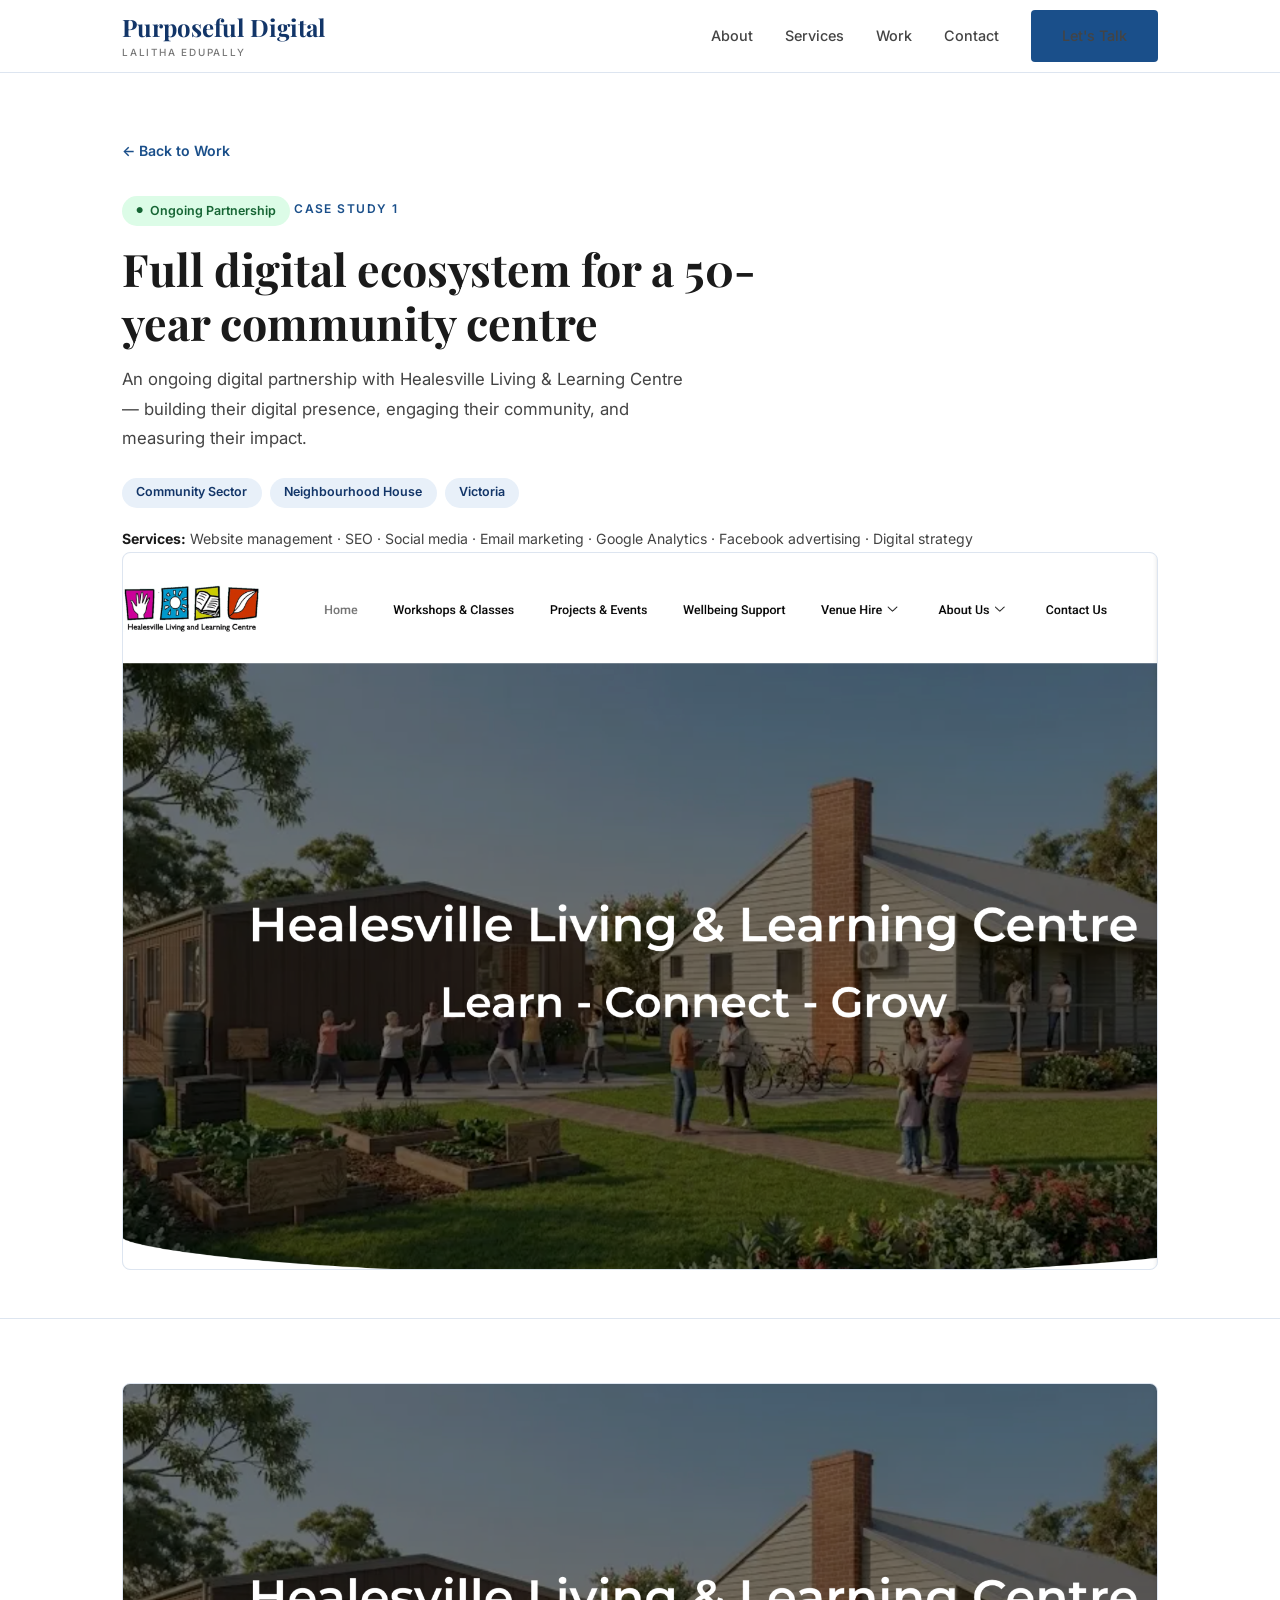
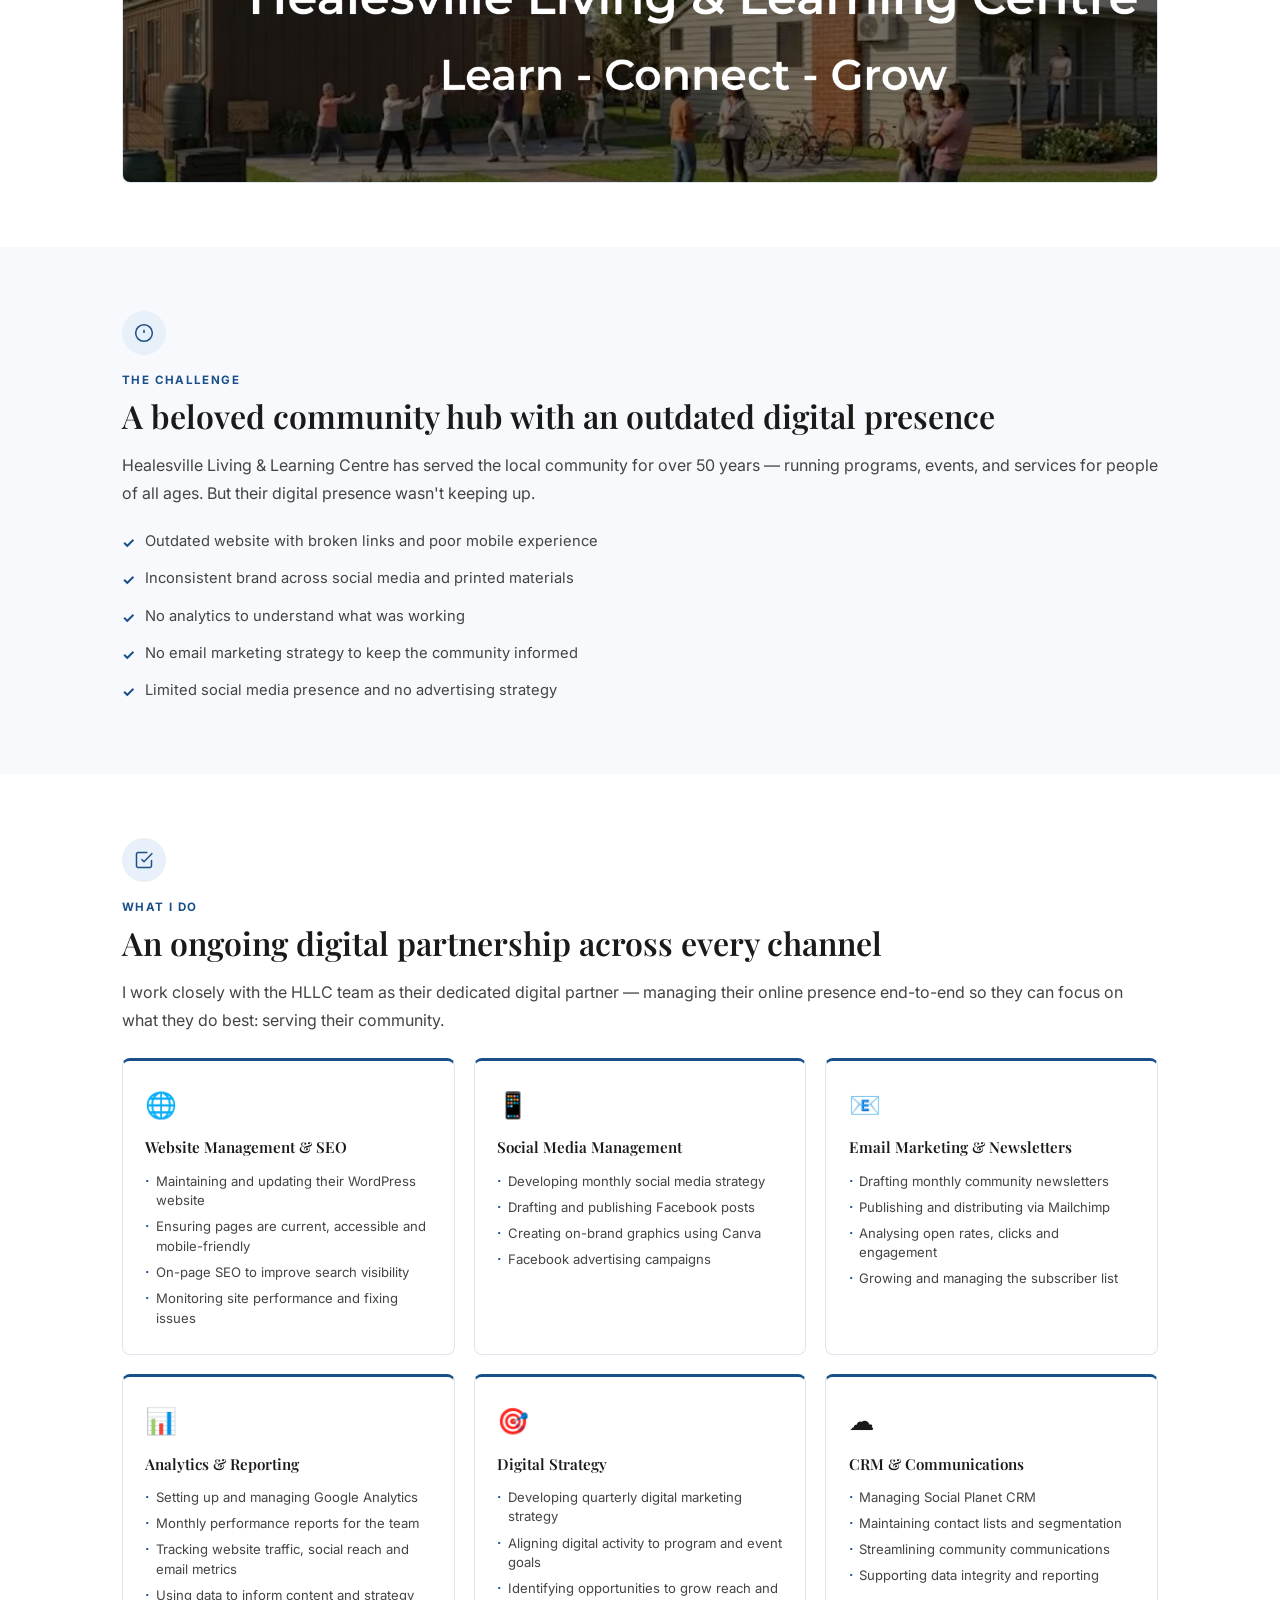
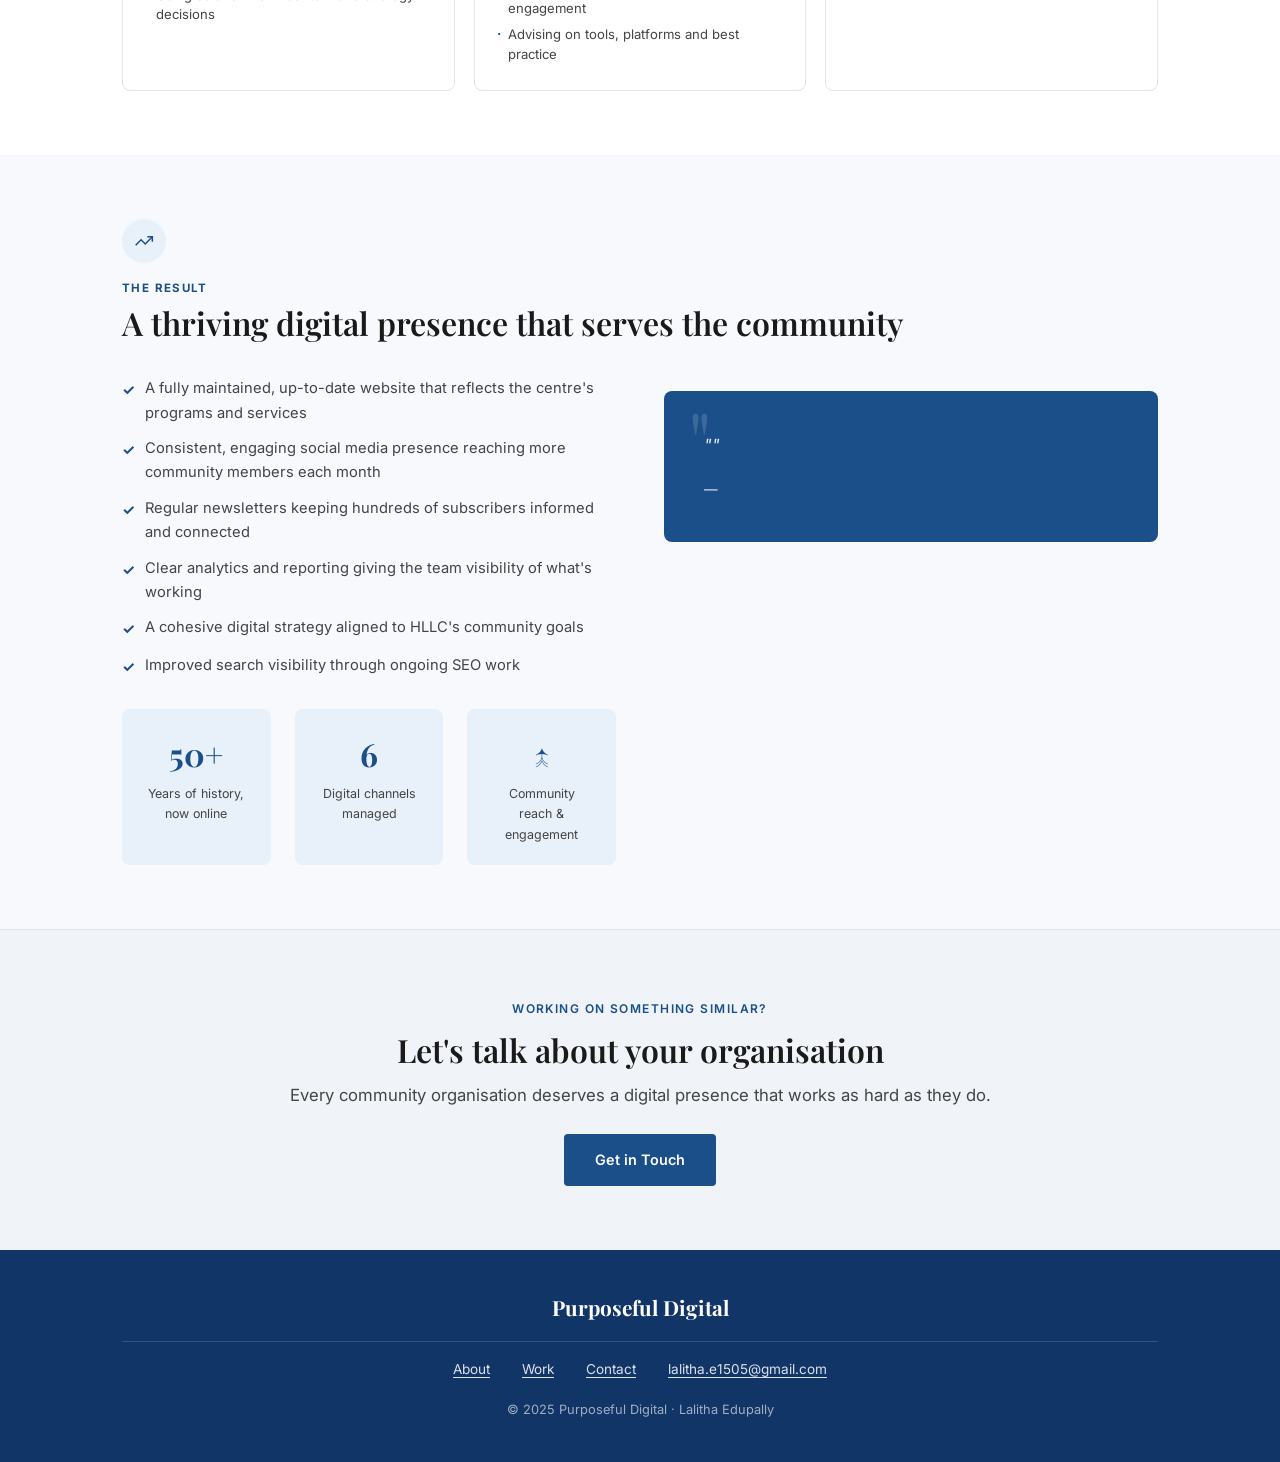
==== hllc.html @ e7f2eee5 "Update hllc.html" ====
<!DOCTYPE html>
<html lang="en">
<head>
  <meta charset="UTF-8" />
  <meta name="viewport" content="width=device-width, initial-scale=1.0" />
  <title>HLLC Case Study — Purposeful Digital</title>
  <link rel="preconnect" href="https://fonts.googleapis.com">
  <link href="https://fonts.googleapis.com/css2?family=Playfair+Display:ital,wght@0,400;0,600;0,700;1,600&family=Inter:wght@300;400;500;600&display=swap" rel="stylesheet">
  <style>
    *,*::before,*::after{box-sizing:border-box;margin:0;padding:0}
    html{scroll-behavior:smooth}
    body{font-family:'Inter',system-ui,sans-serif;color:#1a1a1a;background:#fff;line-height:1.65;font-size:16px}
    img{max-width:100%;display:block} a{color:inherit;text-decoration:none} ul{list-style:none}
    :root{--blue:#1a4f8a;--blue-dark:#123568;--blue-light:#e8f0f9;--text-mid:#444;--text-light:#777;--bg-light:#f7f9fc;--bg-cream:#f0f4f9;--border:#dde5f0;--font-display:'Playfair Display',Georgia,serif;--radius:4px;--radius-lg:8px;--shadow:0 2px 16px rgba(26,79,138,.08);--shadow-lg:0 8px 40px rgba(26,79,138,.15);--transition:0.22s ease}
    h1,h2,h3{font-family:var(--font-display);line-height:1.2;color:#1a1a1a}
    h1{font-size:clamp(1.8rem,4vw,2.8rem);font-weight:700}
    h2{font-size:clamp(1.4rem,3vw,2rem);font-weight:600}
    p{color:var(--text-mid);line-height:1.75}
    .container{max-width:1100px;margin:0 auto;padding:0 2rem}
    .eyebrow{font-size:.75rem;font-weight:600;letter-spacing:.12em;text-transform:uppercase;color:var(--blue);display:inline-block;margin-bottom:.75rem}
    .blue{color:var(--blue)}
    .grid-2{display:grid;grid-template-columns:1fr 1fr;gap:3rem;align-items:start}
    .btn{display:inline-block;padding:.75rem 1.8rem;border-radius:var(--radius);font-family:'Inter',sans-serif;font-size:.9rem;font-weight:600;cursor:pointer;border:2px solid transparent;transition:all var(--transition)}
    .btn-primary{background:var(--blue);color:#fff}.btn-primary:hover{background:var(--blue-dark)}

    /* NAV */
    nav{position:sticky;top:0;z-index:100;background:#fff;border-bottom:1px solid var(--border)}
    .nav-inner{display:flex;align-items:center;justify-content:space-between;height:72px}
    .logo{font-family:var(--font-display);font-size:1.5rem;font-weight:700;color:var(--blue-dark);line-height:1.1}
    .logo span{display:block;font-size:.62rem;font-family:'Inter',sans-serif;font-weight:500;letter-spacing:.18em;text-transform:uppercase;color:var(--text-light);margin-top:6px}
    .nav-links{display:flex;gap:2rem;align-items:center}
    .nav-links a{font-size:.9rem;font-weight:500;color:var(--text-mid)}.nav-links a:hover{color:var(--blue)}
    .hamburger{display:none;flex-direction:column;gap:5px;cursor:pointer;padding:4px;background:none;border:none}
    .hamburger span{display:block;width:24px;height:2px;background:#1a1a1a;border-radius:2px}

    /* HERO */
    .cs-hero{padding:64px 0 48px;background:#fff;border-bottom:1px solid var(--border)}
    .back-link{display:inline-flex;align-items:center;gap:.4rem;color:var(--blue);font-size:.88rem;font-weight:600;margin-bottom:2rem}
    .back-link:hover{text-decoration:underline}
    .cs-hero h1{max-width:680px;margin-bottom:1rem}
    .cs-desc{font-size:1.05rem;max-width:580px;margin-bottom:1.5rem}
    .cs-tags{display:flex;flex-wrap:wrap;gap:.5rem;margin-bottom:1.2rem}
    .cs-tag{background:var(--blue-light);color:var(--blue-dark);font-size:.78rem;font-weight:600;padding:.3rem .9rem;border-radius:2rem}
    .cs-services{font-size:.88rem;color:var(--text-mid)}.cs-services strong{color:#1a1a1a}
    .mockup-box{background:var(--bg-cream);border-radius:var(--radius-lg);padding:2rem;min-height:280px;display:flex;align-items:center;justify-content:center;color:var(--blue);font-weight:500;text-align:center;flex-direction:column;gap:.75rem;border:1px solid var(--border)}
    .mockup-box .icon{font-size:3.5rem}

    /* SECTIONS */
    .cs-section{padding:64px 0}
    .cs-section:nth-child(even){background:var(--bg-light)}
    .section-icon{width:44px;height:44px;background:var(--blue-light);border-radius:50%;display:flex;align-items:center;justify-content:center;color:var(--blue);margin-bottom:1rem}
    .section-icon svg{width:20px;height:20px}
    .section-label{font-size:.72rem;font-weight:700;letter-spacing:.12em;text-transform:uppercase;color:var(--blue);margin-bottom:.4rem}
    .cs-section h2{margin-bottom:1rem}
    .cs-list{margin-top:.75rem}
    .cs-list li{display:flex;align-items:flex-start;gap:.6rem;font-size:.92rem;color:var(--text-mid);padding:.35rem 0;line-height:1.65}
    .cs-list li::before{content:'✓';color:var(--blue);font-weight:700;flex-shrink:0;margin-top:2px}
    .visual-box{background:var(--bg-cream);border-radius:var(--radius-lg);padding:1.5rem;text-align:center;color:var(--blue);font-weight:500;font-size:.88rem;min-height:150px;display:flex;align-items:center;justify-content:center;border:1px solid var(--border);flex-direction:column;gap:.5rem;margin-bottom:1rem}
    .visual-box .icon{font-size:2rem}

    /* SERVICE PILLARS */
    .pillars-grid{display:grid;grid-template-columns:repeat(3,1fr);gap:1.2rem;margin-top:1.5rem}
    .pillar{background:#fff;border:1px solid var(--border);border-radius:var(--radius-lg);padding:1.4rem;border-top:3px solid var(--blue)}
    .pillar-icon{font-size:1.6rem;margin-bottom:.6rem}
    .pillar h4{font-family:var(--font-display);font-size:.95rem;font-weight:600;color:#1a1a1a;margin-bottom:.5rem}
    .pillar ul{margin:0}
    .pillar ul li{font-size:.82rem;color:var(--text-mid);padding:.2rem 0;display:flex;align-items:flex-start;gap:.4rem;line-height:1.5}
    .pillar ul li::before{content:'·';color:var(--blue);font-weight:700;flex-shrink:0}

    /* STATS */
    .stats-row{display:flex;gap:1.5rem;flex-wrap:wrap;margin-top:1.5rem}
    .stat{background:var(--blue-light);border-radius:var(--radius-lg);padding:1.2rem 1.6rem;text-align:center;flex:1;min-width:110px}
    .stat-num{font-family:var(--font-display);font-size:2rem;font-weight:700;color:var(--blue)}
    .stat-label{font-size:.78rem;color:var(--text-mid);margin-top:.2rem}

    /* QUOTE */
    .cs-quote{background:var(--blue);color:#fff;border-radius:var(--radius-lg);padding:2.5rem;margin-top:2rem;position:relative}
    .cs-quote::before{content:'"';font-family:var(--font-display);font-size:5rem;color:rgba(255,255,255,.15);position:absolute;top:.5rem;left:1.5rem;line-height:1}
    .cs-quote p{color:rgba(255,255,255,.92);font-size:1.05rem;line-height:1.7;font-style:italic;margin-bottom:1rem}
    .cs-quote cite{font-size:.85rem;color:rgba(255,255,255,.7);font-style:normal;font-weight:600}

    /* ONGOING BADGE */
    .ongoing-badge{display:inline-flex;align-items:center;gap:.4rem;background:#dcfce7;color:#166534;font-size:.78rem;font-weight:600;padding:.3rem .9rem;border-radius:2rem;margin-bottom:1rem}
    .ongoing-badge::before{content:'●';font-size:.5rem}

    /* CTA */
    .cs-cta{background:var(--bg-cream);padding:64px 0;text-align:center;border-top:1px solid var(--border)}
    .cs-cta h2{margin-bottom:.75rem}
    .cs-cta p{color:var(--text-mid);margin-bottom:1.5rem;font-size:1.05rem}

    /* FOOTER */
    footer{background:var(--blue-dark);color:#fff;padding:2.5rem 0;text-align:center;font-size:.88rem}
    footer p{color:#fff} footer a{color:#fff;text-decoration:underline;text-underline-offset:3px}
    .footer-logo{font-family:var(--font-display);font-size:1.3rem;font-weight:700;color:#fff;margin-bottom:.4rem}
    .footer-links{display:flex;justify-content:center;gap:2rem;flex-wrap:wrap;margin-top:.75rem}
    .footer-links a{color:rgba(255,255,255,.85);font-size:.85rem}
    hr.fd{border:none;border-top:1px solid rgba(255,255,255,.15);margin:1rem 0}

    @media(max-width:768px){
      .hamburger{display:flex}
      .nav-links{display:none;position:fixed;top:72px;left:0;right:0;background:#fff;flex-direction:column;padding:1.5rem 2rem;border-bottom:1px solid var(--border);gap:1.2rem;box-shadow:var(--shadow)}
      .nav-links.open{display:flex}
      .grid-2{display:block}.grid-2>*+*{margin-top:2rem}
      .pillars-grid{grid-template-columns:1fr}
      .cs-hero{padding:40px 0 32px}.cs-section{padding:48px 0}
    }
  </style>
</head>
<body>

<nav>
  <div class="container nav-inner">
    <a href="index.html" class="logo">Purposeful Digital<br><span>LALITHA EDUPALLY</span></a>
    <div class="nav-links" id="navLinks">
      <a href="index.html#about">About</a>
      <a href="index.html#services">Services</a>
      <a href="index.html#casestudies">Work</a>
      <a href="index.html#contact">Contact</a>
      <a href="index.html#contact" class="btn btn-primary">Let's Talk</a>
    </div>
    <button class="hamburger" id="hamburger"><span></span><span></span><span></span></button>
  </div>
</nav>

<!-- HERO -->
<section class="cs-hero">
  <div class="container">
    <a href="index.html#casestudies" class="back-link">← Back to Work</a>
    <div>
      <div>
        <span class="ongoing-badge">Ongoing Partnership</span>
        <span class="eyebrow">Case Study 1</span>
        <h1>Full digital ecosystem for a 50-year community centre</h1>
        <p class="cs-desc">An ongoing digital partnership with Healesville Living & Learning Centre — building their digital presence, engaging their community, and measuring their impact.</p>
        <div class="cs-tags">
          <span class="cs-tag">Community Sector</span>
          <span class="cs-tag">Neighbourhood House</span>
          <span class="cs-tag">Victoria</span>
        </div>
        <p class="cs-services"><strong>Services:</strong> Website management · SEO · Social media · Email marketing · Google Analytics · Facebook advertising · Digital strategy</p>
      </div>
     <div class="mockup-box" style="padding:0;overflow:hidden;">
  <img src="assets/images/hllc.jpg" alt="Healesville Living & Learning Centre" style="width:100%;height:100%;object-fit:cover;border-radius:8px;">
</div>
    </div>
  </div>
</section>
<!-- CLIENT IMAGE -->
<section class="cs-section">
  <div class="container">
    <div class="mockup-box" style="padding:0;overflow:hidden;max-height:400px;">
      <img src="assets/images/hllc.jpg" alt="HLLC" style="width:100%;height:100%;object-fit:cover;border-radius:8px;">
    </div>
  </div>
</section>
<!-- THE CHALLENGE -->
<section class="cs-section">
  <div class="container">
    <div class="section-icon">
      <svg fill="none" stroke="currentColor" viewBox="0 0 24 24" stroke-width="1.8"><circle cx="12" cy="12" r="10"/><line x1="12" y1="8" x2="12" y2="12"/><line x1="12" y1="16" x2="12.01" y2="16"/></svg>
    </div>
    <div class="section-label">The Challenge</div>
    <h2>A beloved community hub with an outdated digital presence</h2>
    <p>Healesville Living & Learning Centre has served the local community for over 50 years — running programs, events, and services for people of all ages. But their digital presence wasn't keeping up.</p>
    <ul class="cs-list" style="margin-top:1rem">
      <li>Outdated website with broken links and poor mobile experience</li>
      <li>Inconsistent brand across social media and printed materials</li>
      <li>No analytics to understand what was working</li>
      <li>No email marketing strategy to keep the community informed</li>
      <li>Limited social media presence and no advertising strategy</li>
    </ul>
  </div>
</section>
<!-- WHAT I DO -->
<section class="cs-section">
  <div class="container">
    <div class="section-icon">
      <svg fill="none" stroke="currentColor" viewBox="0 0 24 24" stroke-width="1.8"><polyline points="9 11 12 14 22 4"/><path d="M21 12v7a2 2 0 0 1-2 2H5a2 2 0 0 1-2-2V5a2 2 0 0 1 2-2h11"/></svg>
    </div>
    <div class="section-label">What I Do</div>
    <h2>An ongoing digital partnership across every channel</h2>
    <p>I work closely with the HLLC team as their dedicated digital partner — managing their online presence end-to-end so they can focus on what they do best: serving their community.</p>

    <div class="pillars-grid">

      <div class="pillar">
        <div class="pillar-icon">🌐</div>
        <h4>Website Management & SEO</h4>
        <ul>
          <li>Maintaining and updating their WordPress website</li>
          <li>Ensuring pages are current, accessible and mobile-friendly</li>
          <li>On-page SEO to improve search visibility</li>
          <li>Monitoring site performance and fixing issues</li>
        </ul>
      </div>

      <div class="pillar">
        <div class="pillar-icon">📱</div>
        <h4>Social Media Management</h4>
        <ul>
          <li>Developing monthly social media strategy</li>
          <li>Drafting and publishing Facebook posts</li>
          <li>Creating on-brand graphics using Canva</li>
          <li>Facebook advertising campaigns</li>
        </ul>
      </div>

      <div class="pillar">
        <div class="pillar-icon">📧</div>
        <h4>Email Marketing & Newsletters</h4>
        <ul>
          <li>Drafting monthly community newsletters</li>
          <li>Publishing and distributing via Mailchimp</li>
          <li>Analysing open rates, clicks and engagement</li>
          <li>Growing and managing the subscriber list</li>
        </ul>
      </div>

      <div class="pillar">
        <div class="pillar-icon">📊</div>
        <h4>Analytics & Reporting</h4>
        <ul>
          <li>Setting up and managing Google Analytics</li>
          <li>Monthly performance reports for the team</li>
          <li>Tracking website traffic, social reach and email metrics</li>
          <li>Using data to inform content and strategy decisions</li>
        </ul>
      </div>

      <div class="pillar">
        <div class="pillar-icon">🎯</div>
        <h4>Digital Strategy</h4>
        <ul>
          <li>Developing quarterly digital marketing strategy</li>
          <li>Aligning digital activity to program and event goals</li>
          <li>Identifying opportunities to grow reach and engagement</li>
          <li>Advising on tools, platforms and best practice</li>
        </ul>
      </div>

      <div class="pillar">
        <div class="pillar-icon">☁️</div>
        <h4>CRM & Communications</h4>
        <ul>
          <li>Managing Social Planet CRM</li>
          <li>Maintaining contact lists and segmentation</li>
          <li>Streamlining community communications</li>
          <li>Supporting data integrity and reporting</li>
        </ul>
      </div>

    </div>
  </div>
</section>

<!-- THE RESULT -->
<section class="cs-section">
  <div class="container">
    <div class="section-icon">
      <svg fill="none" stroke="currentColor" viewBox="0 0 24 24" stroke-width="1.8"><polyline points="22 7 13.5 15.5 8.5 10.5 2 17"/><polyline points="16 7 22 7 22 13"/></svg>
    </div>
    <div class="section-label">The Result</div>
    <h2>A thriving digital presence that serves the community</h2>
    <div class="grid-2">
      <div>
        <ul class="cs-list">
          <li>A fully maintained, up-to-date website that reflects the centre's programs and services</li>
          <li>Consistent, engaging social media presence reaching more community members each month</li>
          <li>Regular newsletters keeping hundreds of subscribers informed and connected</li>
          <li>Clear analytics and reporting giving the team visibility of what's working</li>
          <li>A cohesive digital strategy aligned to HLLC's community goals</li>
          <li>Improved search visibility through ongoing SEO work</li>
        </ul>
        <div class="stats-row">
          <div class="stat"><div class="stat-num">50+</div><div class="stat-label">Years of history, now online</div></div>
          <div class="stat"><div class="stat-num">6</div><div class="stat-label">Digital channels managed</div></div>
          <div class="stat"><div class="stat-num">↑</div><div class="stat-label">Community reach & engagement</div></div>
        </div>
      </div>
      <div>
        <div class="cs-quote">
          <p>""</p>
          <cite>— </cite>
        </div>
      </div>
    </div>
  </div>
</section>

<!-- CTA -->
<div class="cs-cta">
  <div class="container">
    <span class="eyebrow">Working on something similar?</span>
    <h2>Let's talk about your organisation</h2>
    <p>Every community organisation deserves a digital presence that works as hard as they do.</p>
    <a href="index.html#contact" class="btn btn-primary">Get in Touch</a>
  </div>
</div>

<footer>
  <div class="container">
    <div class="footer-logo">Purposeful Digital</div>
    <hr class="fd">
    <div class="footer-links">
      <a href="index.html#about">About</a>
      <a href="index.html#casestudies">Work</a>
      <a href="index.html#contact">Contact</a>
      <a href="mailto:lalitha.e1505@gmail.com">lalitha.e1505@gmail.com</a>
    </div>
    <p style="margin-top:1.2rem;color:rgba(255,255,255,.6);font-size:.8rem">© 2025 Purposeful Digital · Lalitha Edupally</p>
  </div>
</footer>

<script>
  const h=document.getElementById('hamburger'),n=document.getElementById('navLinks');
  h.addEventListener('click',()=>n.classList.toggle('open'));
</script>
</body>
</html>
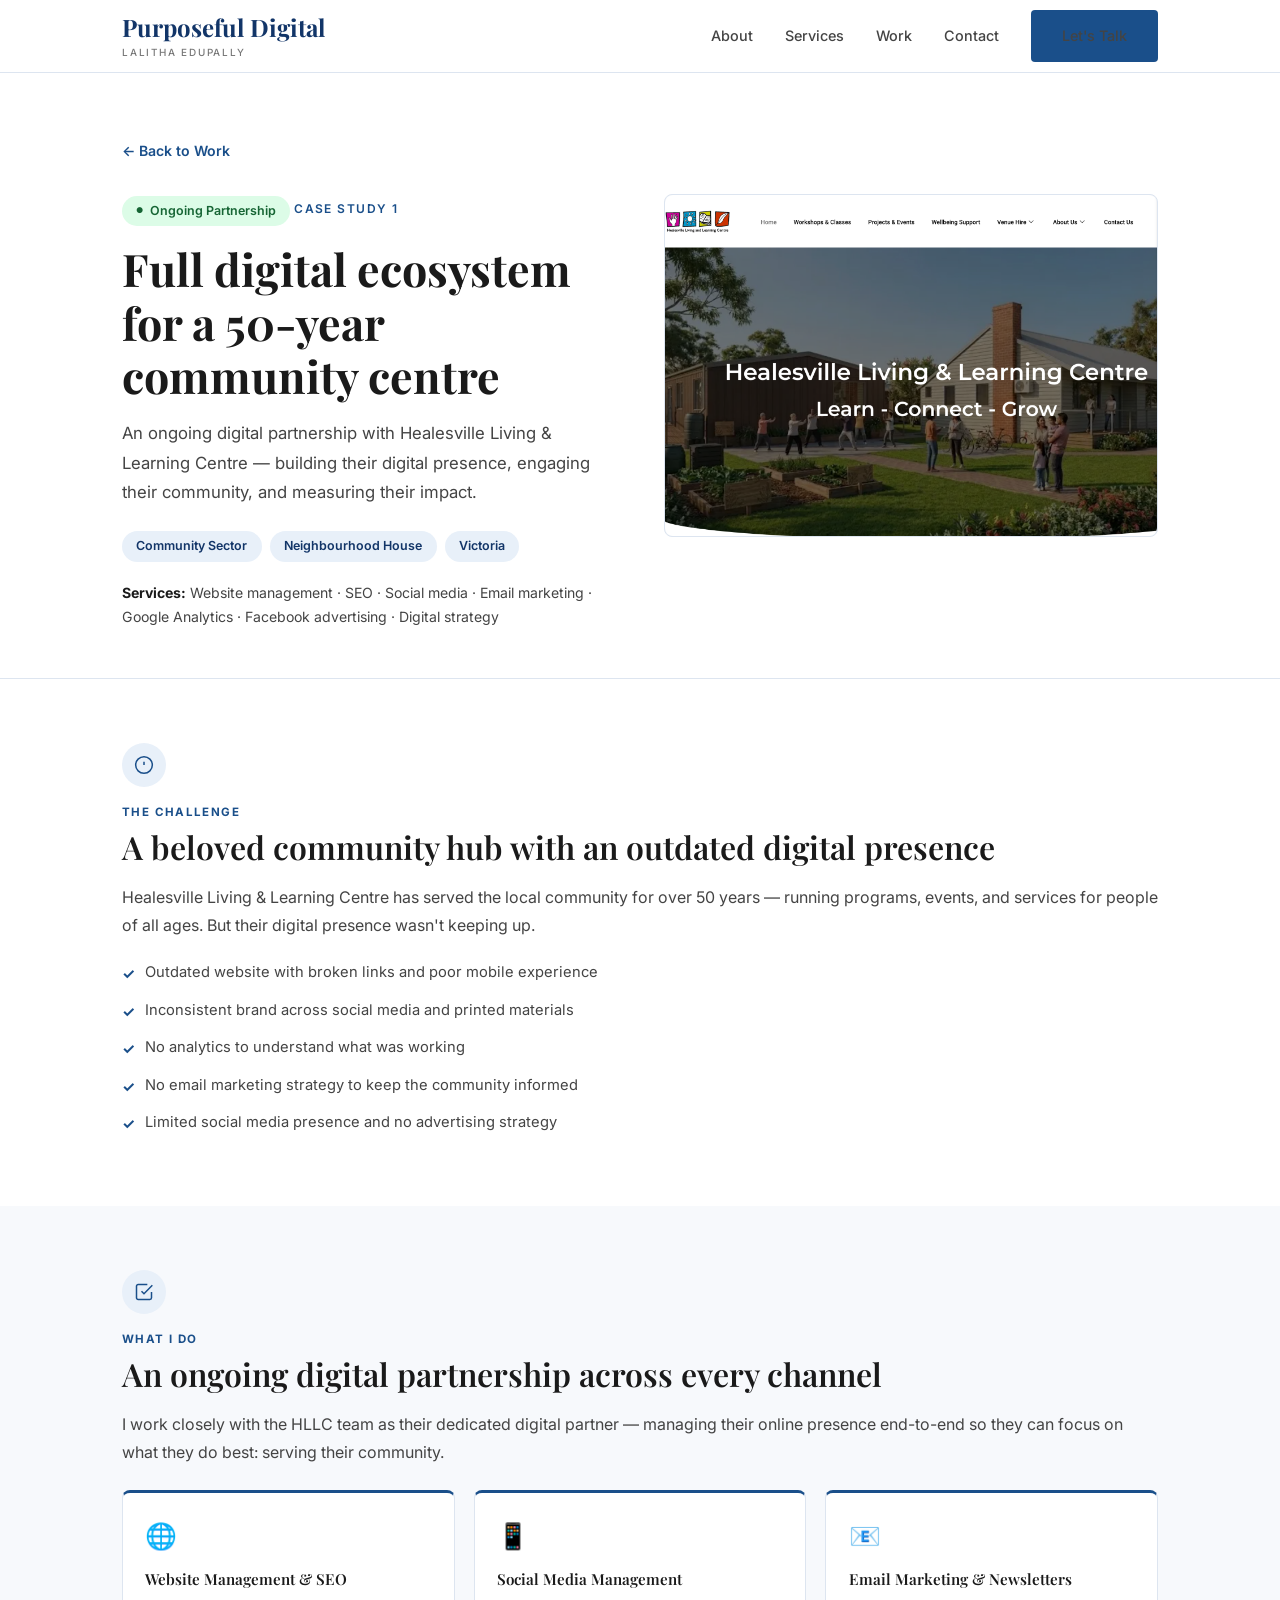
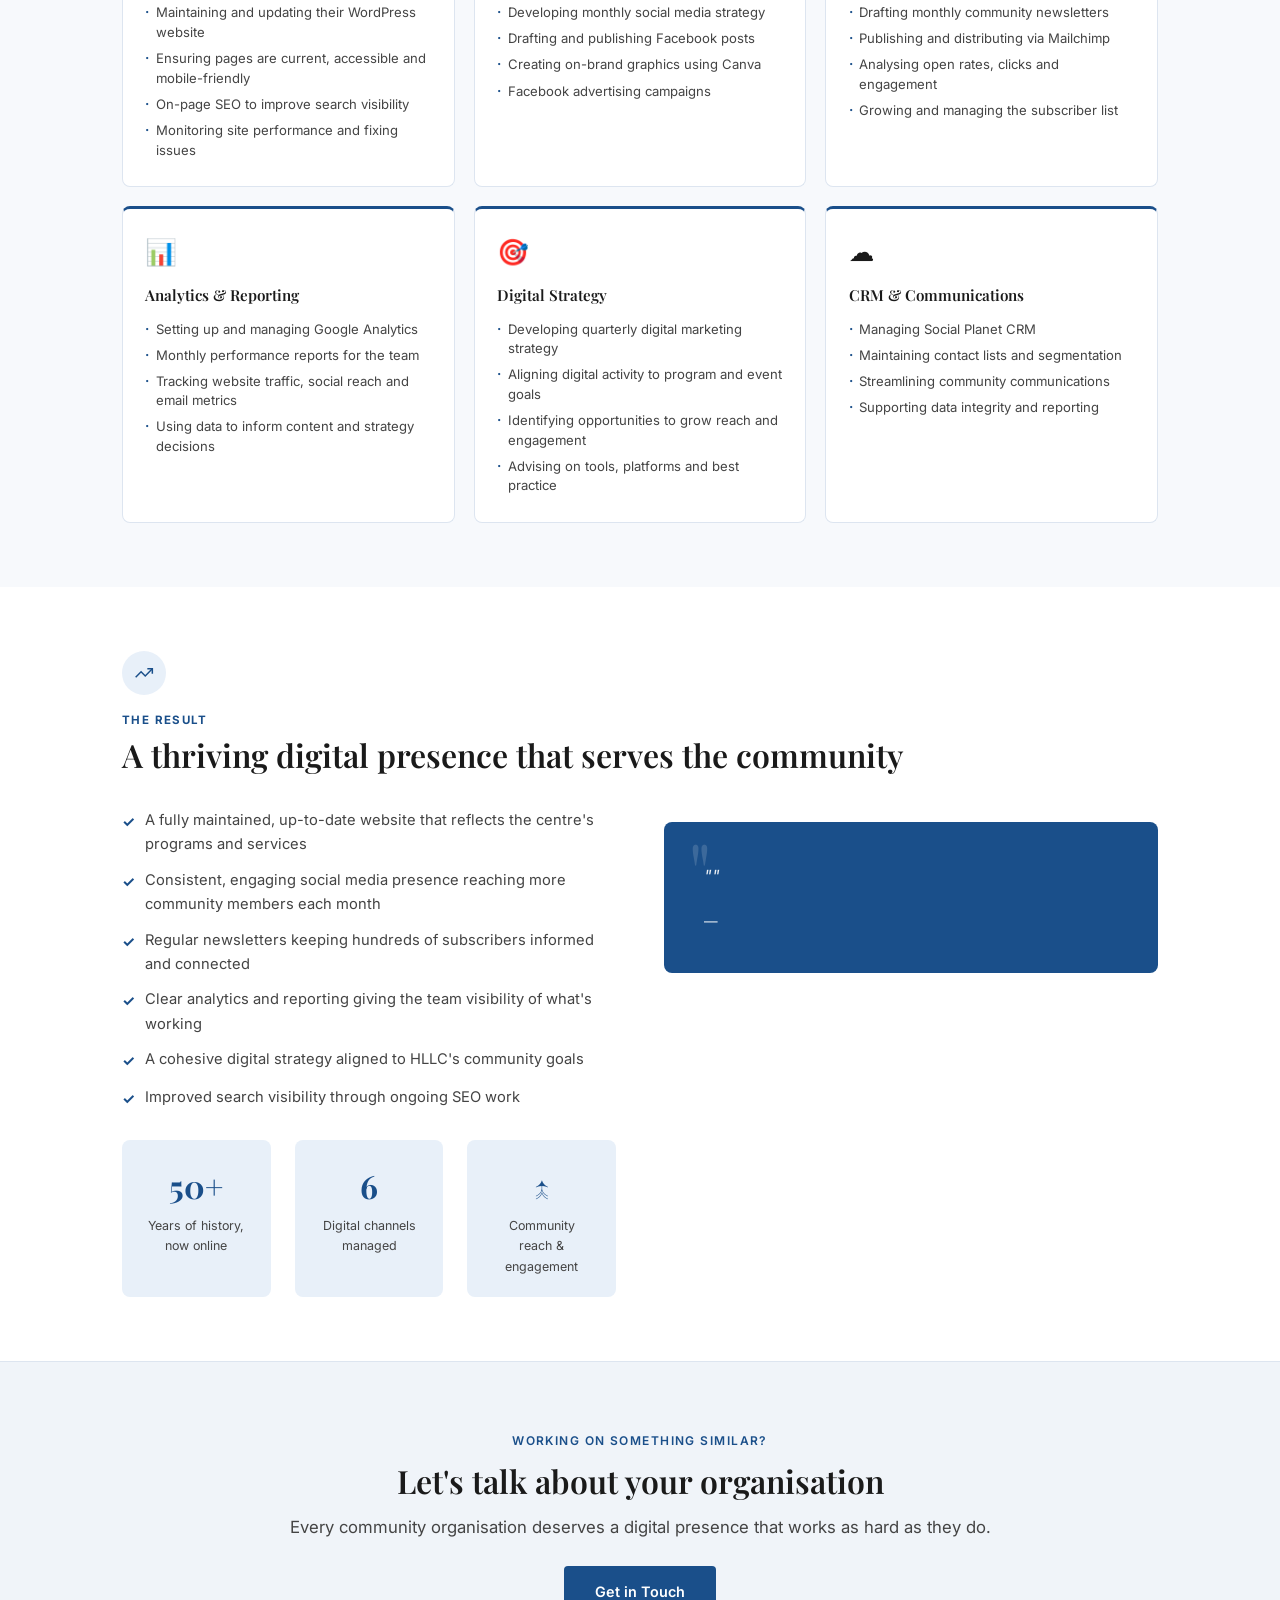
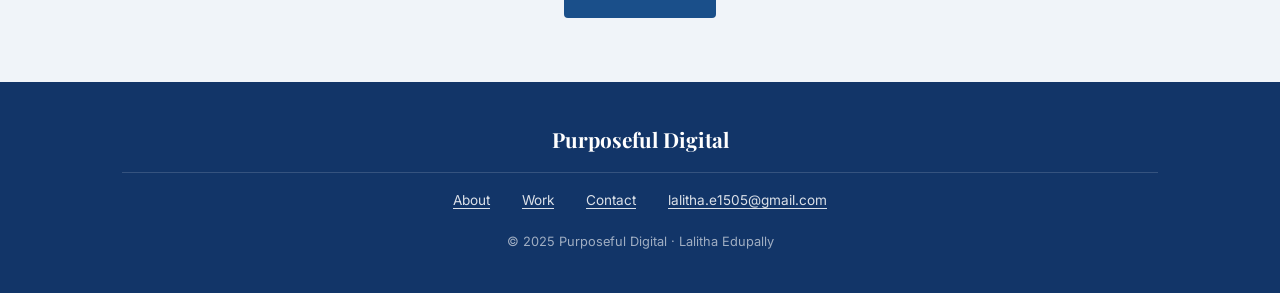
==== commit a8ef7b30: "Update hllc.html" ====
--- a/hllc.html
+++ b/hllc.html
@@ -127,7 +127,7 @@
 <section class="cs-hero">
   <div class="container">
     <a href="index.html#casestudies" class="back-link">← Back to Work</a>
-    <div>
+    <div class="grid-2">
       <div>
         <span class="ongoing-badge">Ongoing Partnership</span>
         <span class="eyebrow">Case Study 1</span>
@@ -140,17 +140,9 @@
         </div>
         <p class="cs-services"><strong>Services:</strong> Website management · SEO · Social media · Email marketing · Google Analytics · Facebook advertising · Digital strategy</p>
       </div>
-     <div class="mockup-box" style="padding:0;overflow:hidden;">
-  <img src="assets/images/hllc.jpg" alt="Healesville Living & Learning Centre" style="width:100%;height:100%;object-fit:cover;border-radius:8px;">
-</div>
-    </div>
-  </div>
-</section>
-<!-- CLIENT IMAGE -->
-<section class="cs-section">
-  <div class="container">
-    <div class="mockup-box" style="padding:0;overflow:hidden;max-height:400px;">
-      <img src="assets/images/hllc.jpg" alt="HLLC" style="width:100%;height:100%;object-fit:cover;border-radius:8px;">
+      <div class="mockup-box" style="padding:0;overflow:hidden;">
+        <img src="assets/images/hllc.jpg" alt="Healesville Living & Learning Centre" style="width:100%;height:100%;object-fit:cover;border-radius:8px;">
+      </div>
     </div>
   </div>
 </section>
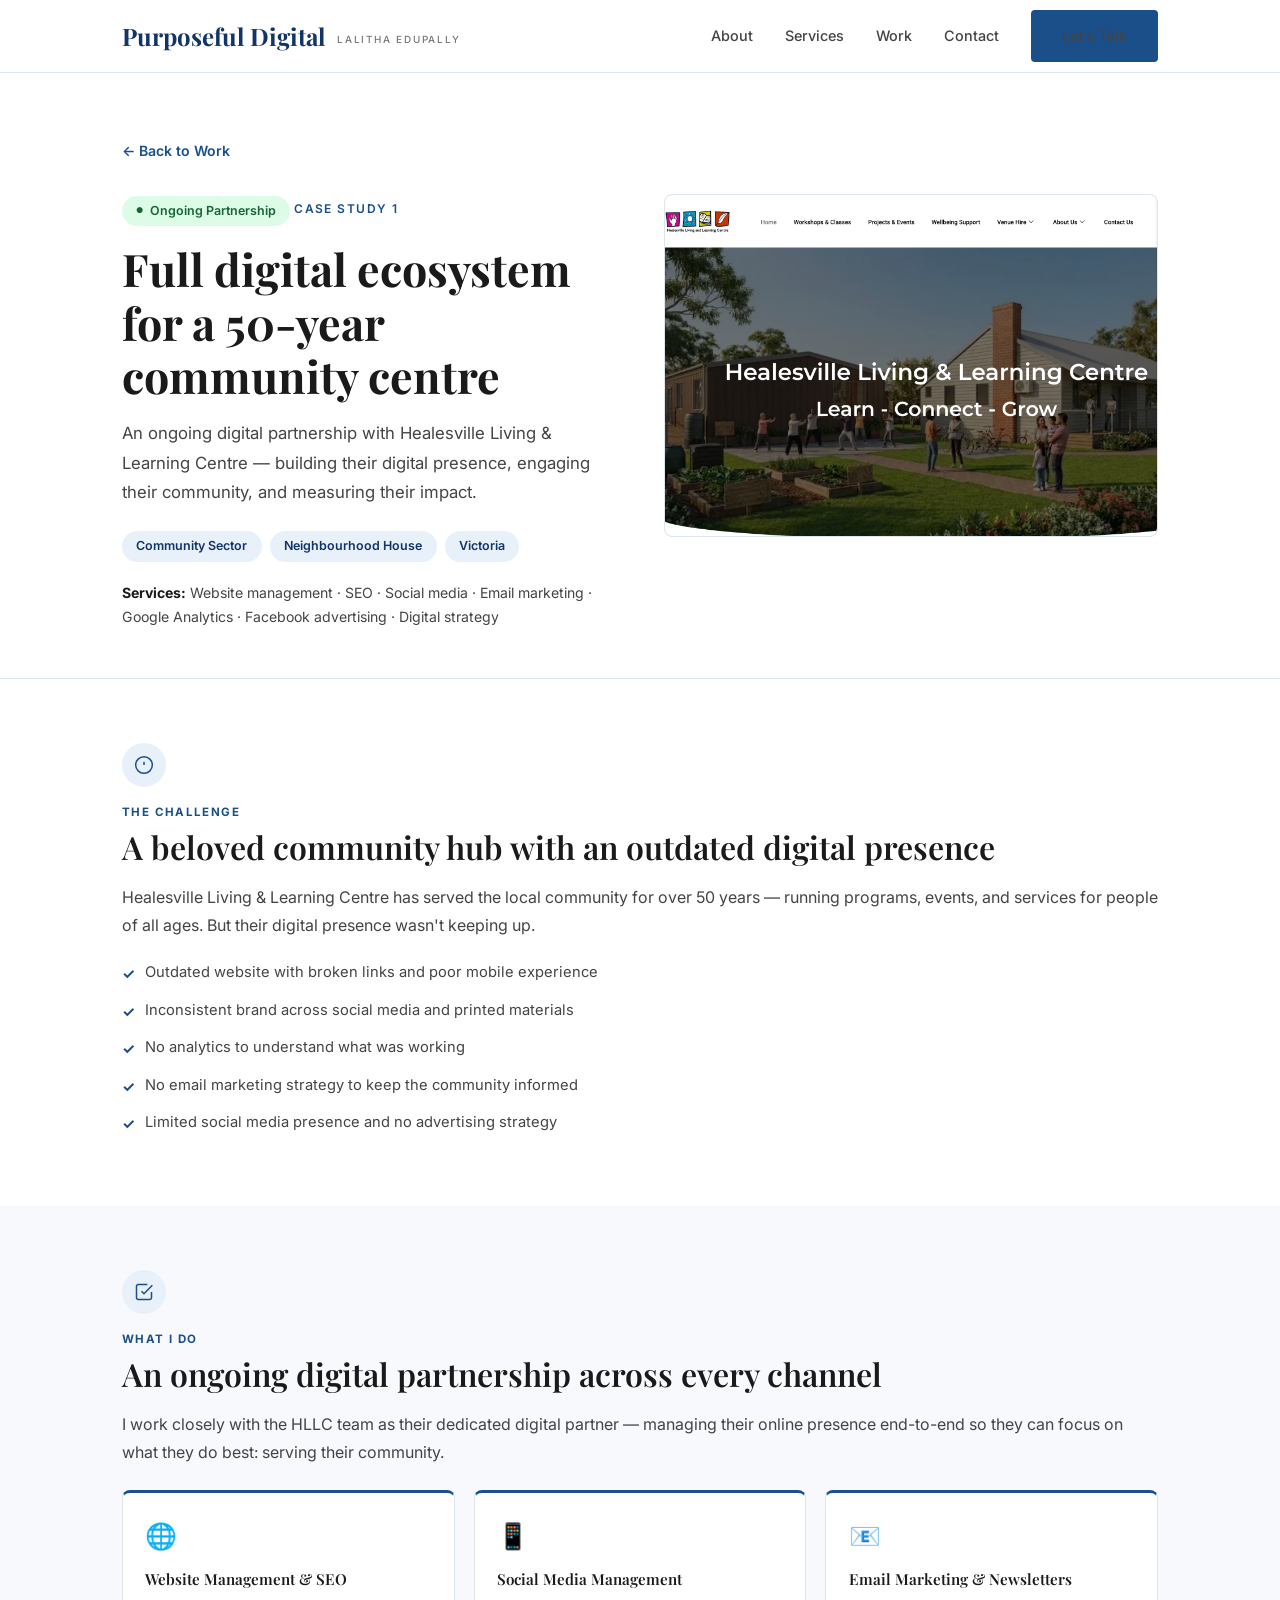
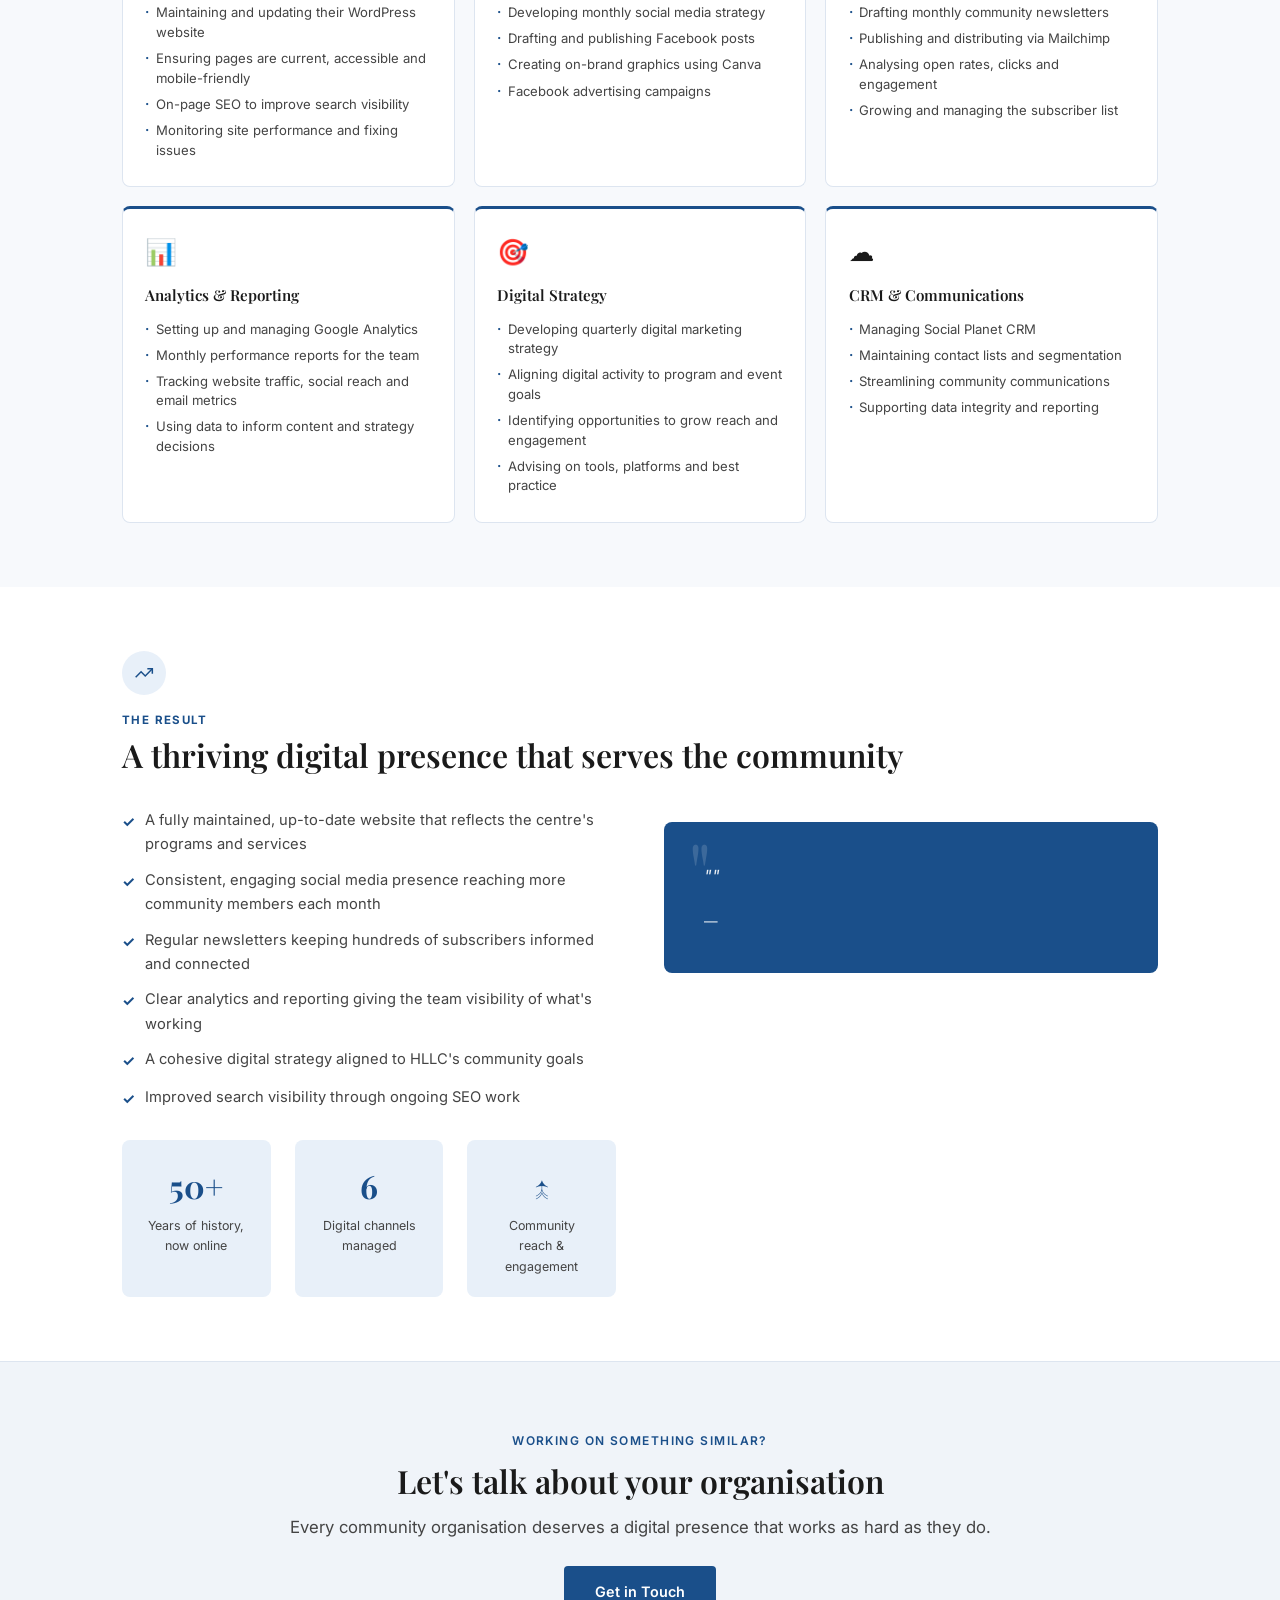
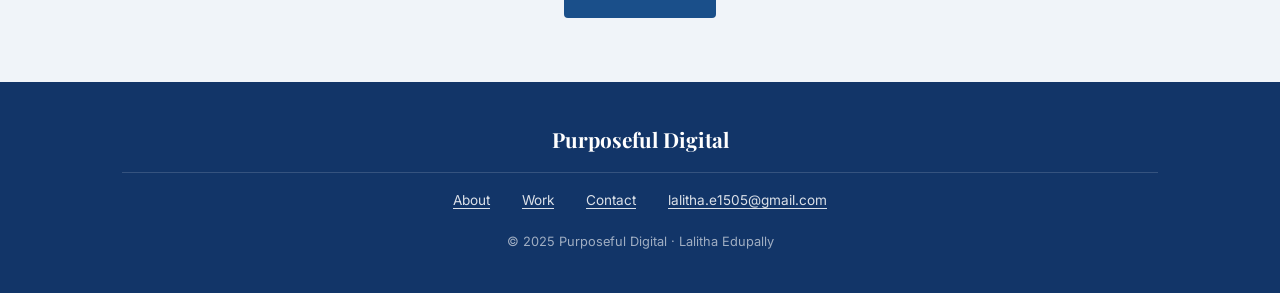
==== commit 7f953fde: "Update hllc.html" ====
--- a/hllc.html
+++ b/hllc.html
@@ -28,6 +28,8 @@
     nav{position:sticky;top:0;z-index:100;background:#fff;border-bottom:1px solid var(--border)}
     .nav-inner{display:flex;align-items:center;justify-content:space-between;height:72px}
     .logo{font-family:var(--font-display);font-size:1.5rem;font-weight:700;color:var(--blue-dark);line-height:1.1}
+    .logo{display:flex;align-items:center;gap:.75rem}
+    .logo img{height:48px;width:auto}
     .logo span{display:block;font-size:.62rem;font-family:'Inter',sans-serif;font-weight:500;letter-spacing:.18em;text-transform:uppercase;color:var(--text-light);margin-top:6px}
     .nav-links{display:flex;gap:2rem;align-items:center}
     .nav-links a{font-size:.9rem;font-weight:500;color:var(--text-mid)}.nav-links a:hover{color:var(--blue)}
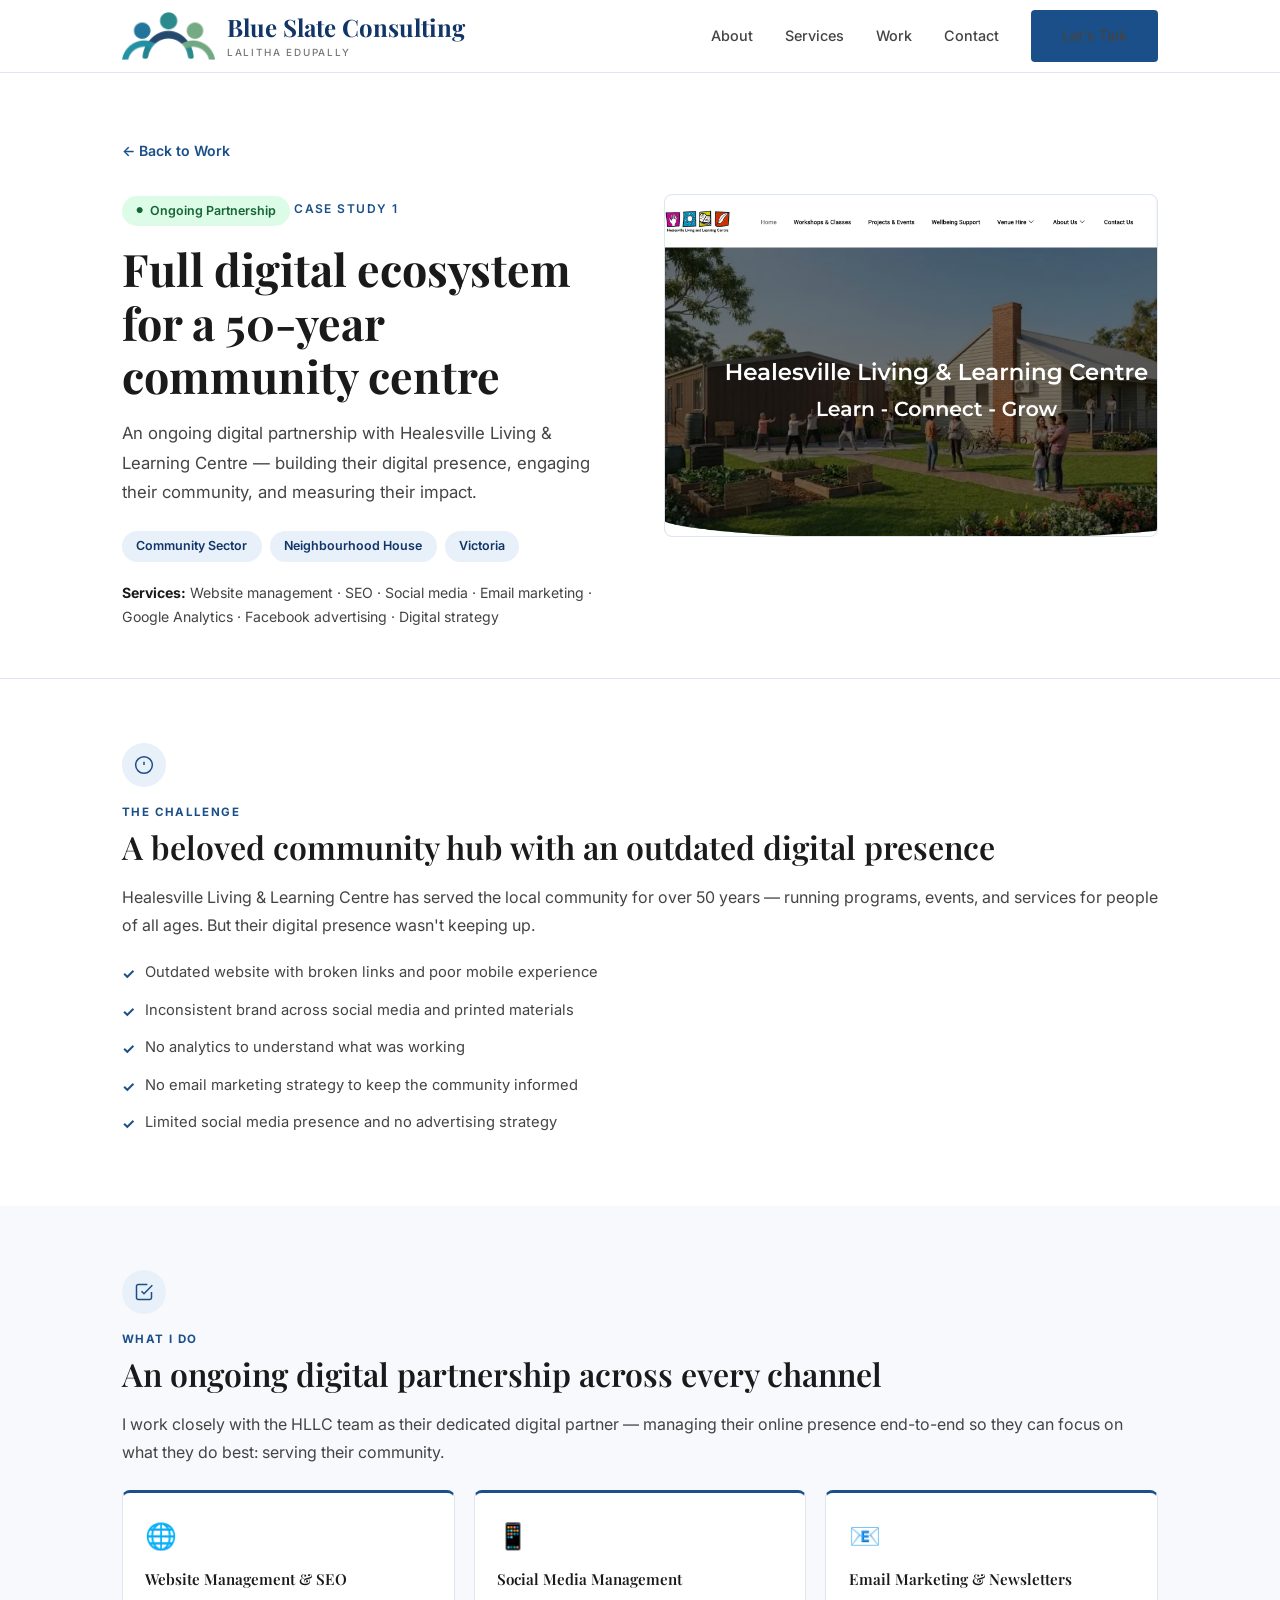
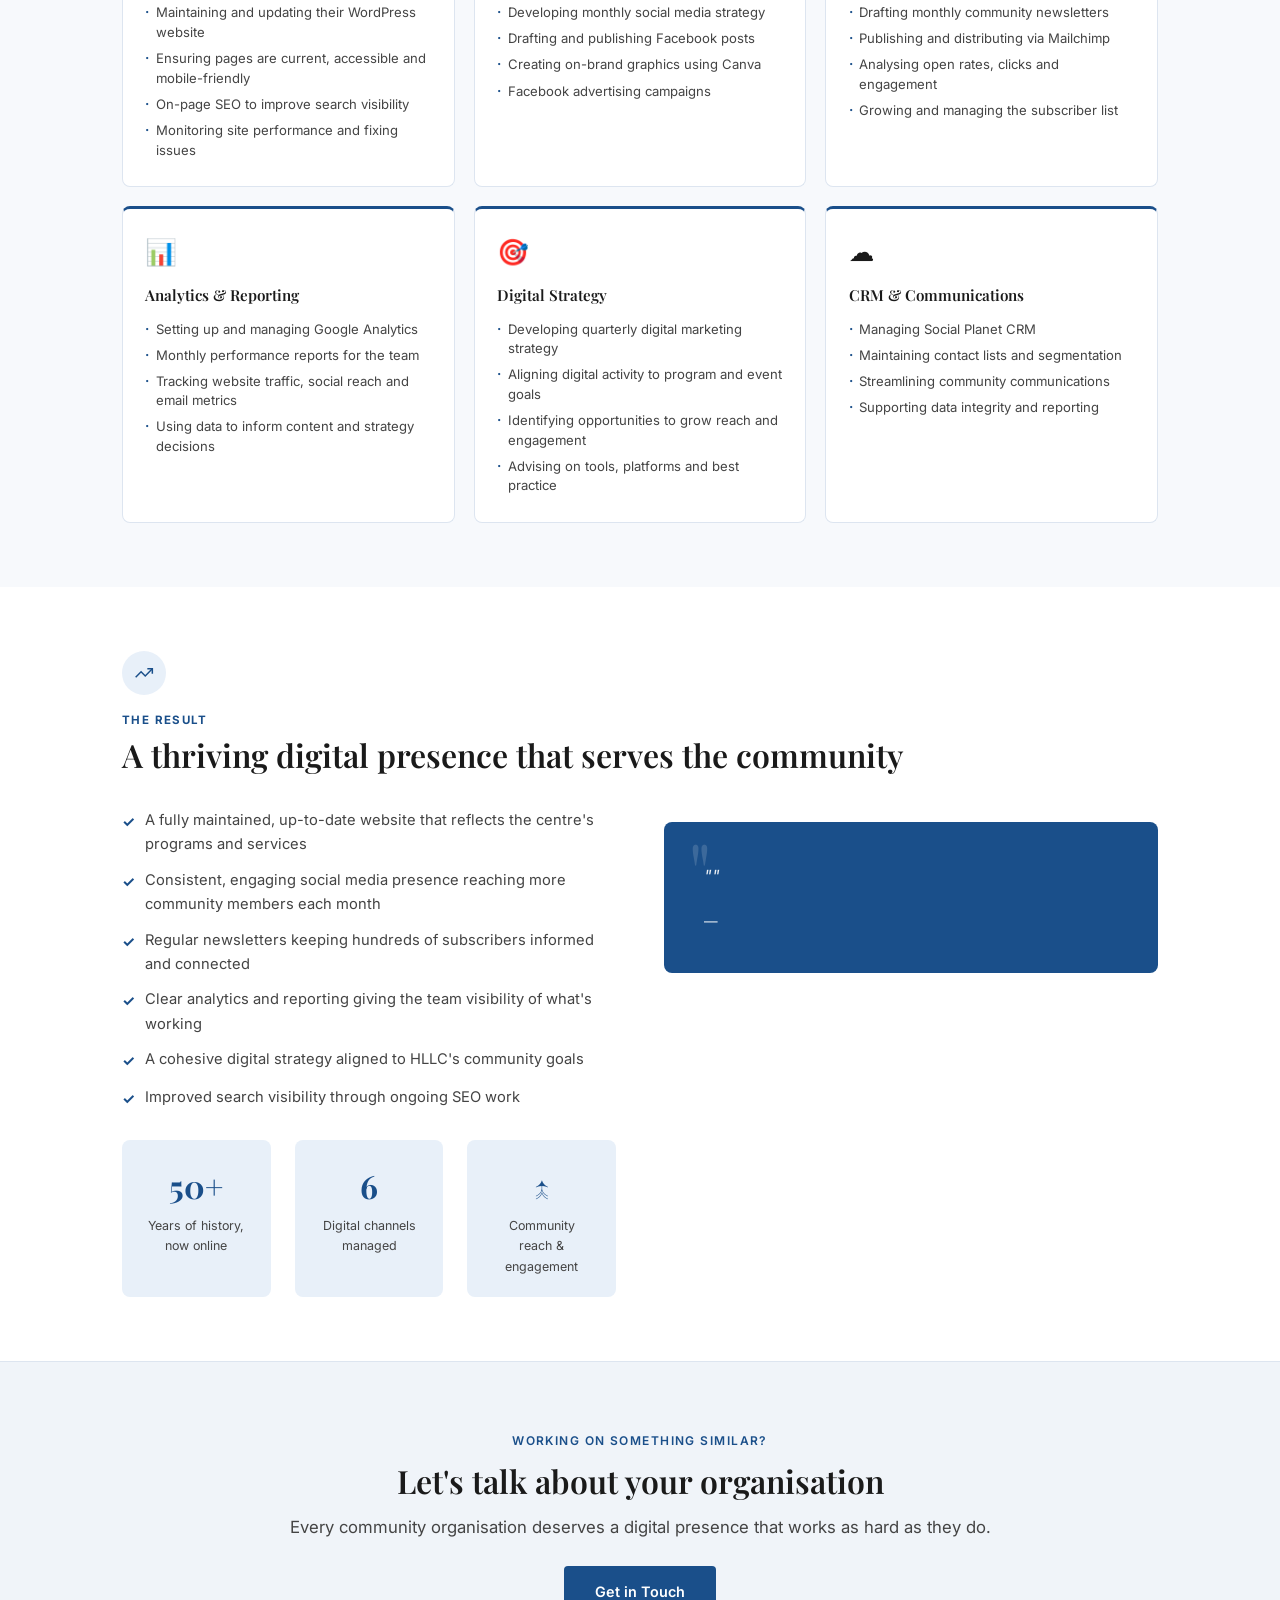
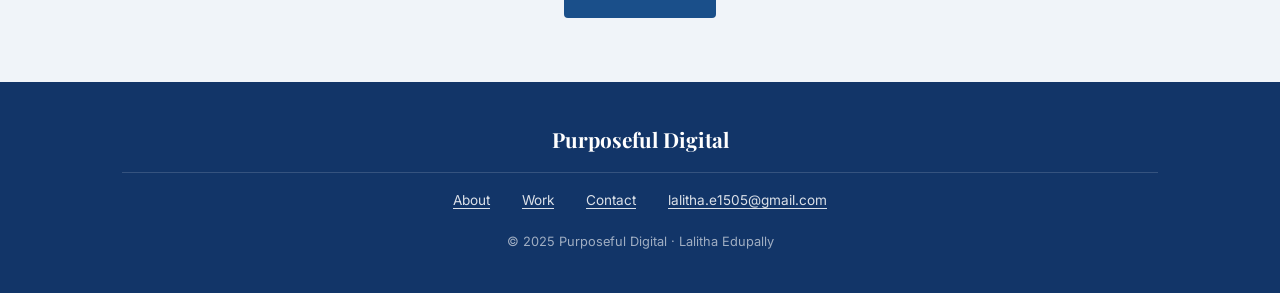
==== commit 3042de78: "Update hllc.html" ====
--- a/hllc.html
+++ b/hllc.html
@@ -113,7 +113,7 @@
 
 <nav>
   <div class="container nav-inner">
-    <a href="index.html" class="logo">Purposeful Digital<br><span>LALITHA EDUPALLY</span></a>
+       <a href="index.html" class="logo"><img src="/assets/images/logo-icon.png" alt="Blue Slate Consulting logo"><div>Blue Slate Consulting<br><span>LALITHA EDUPALLY</span></div></a>
     <div class="nav-links" id="navLinks">
       <a href="index.html#about">About</a>
       <a href="index.html#services">Services</a>
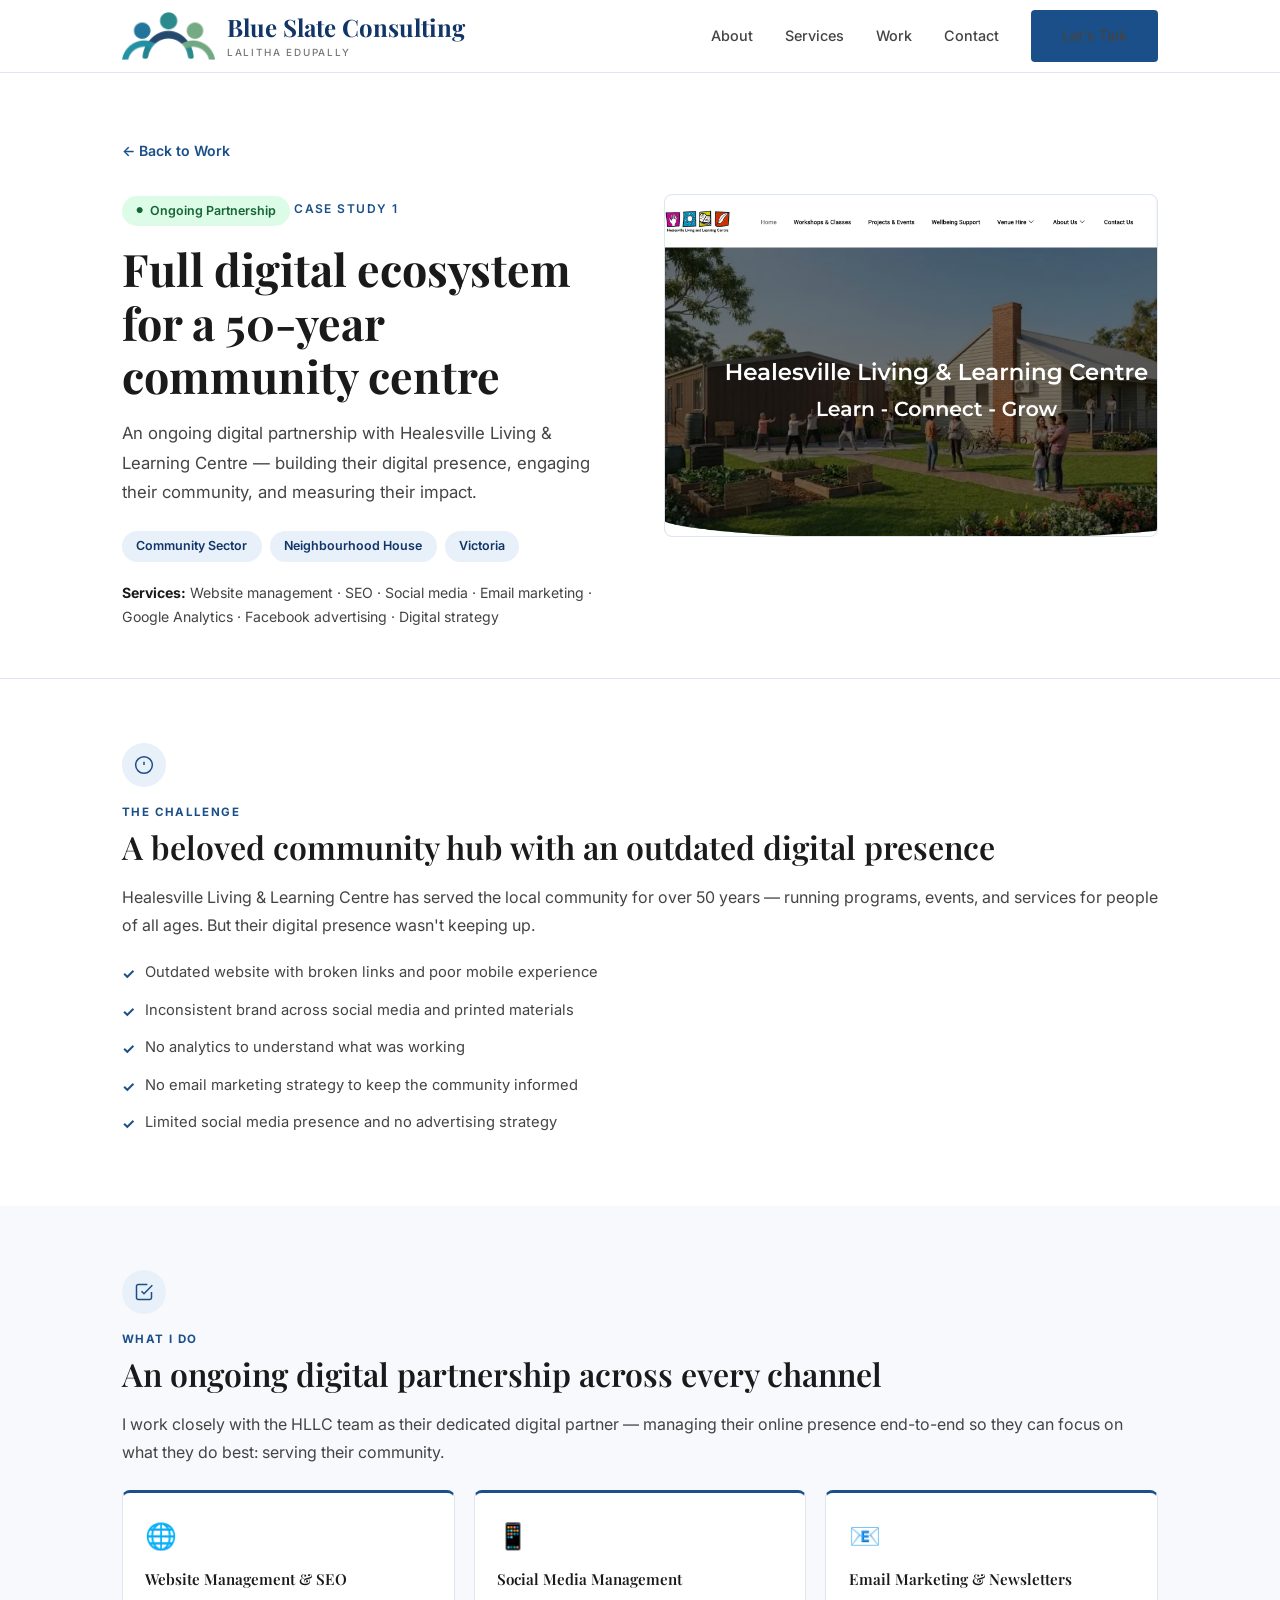
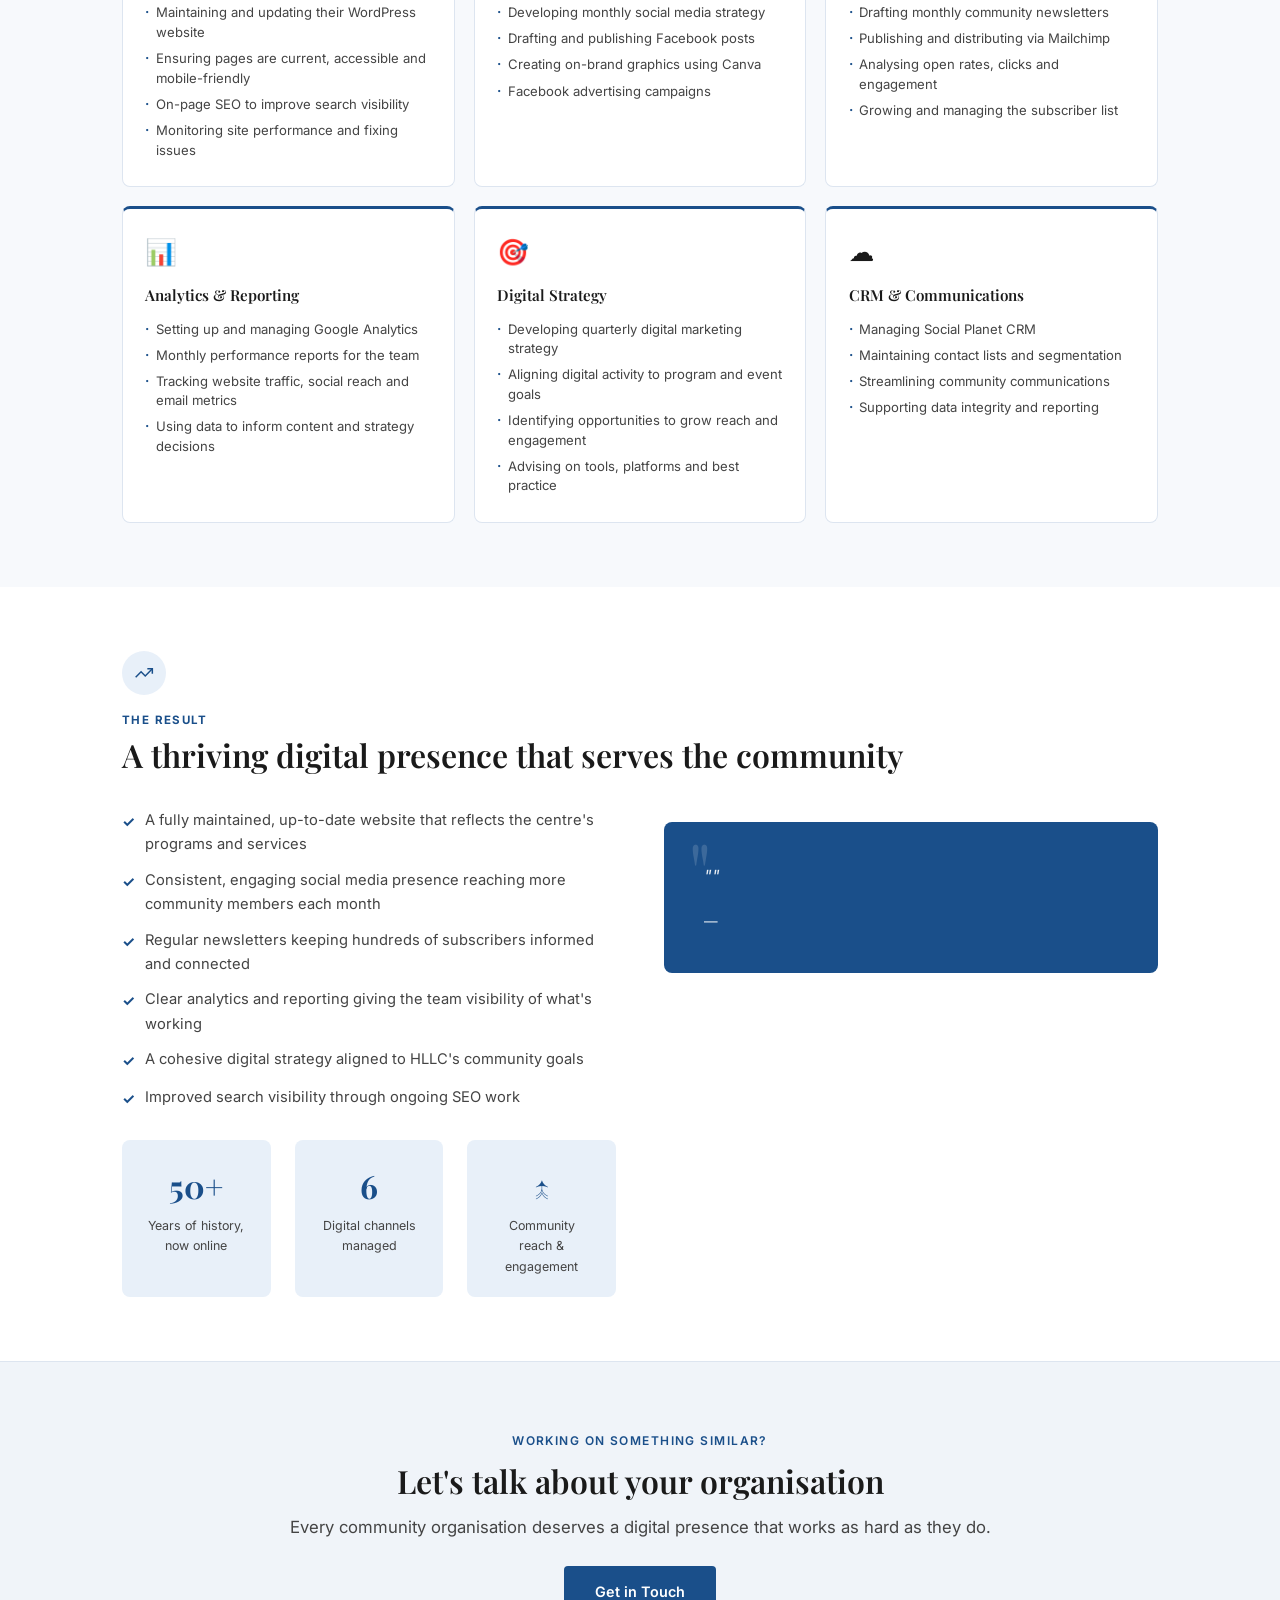
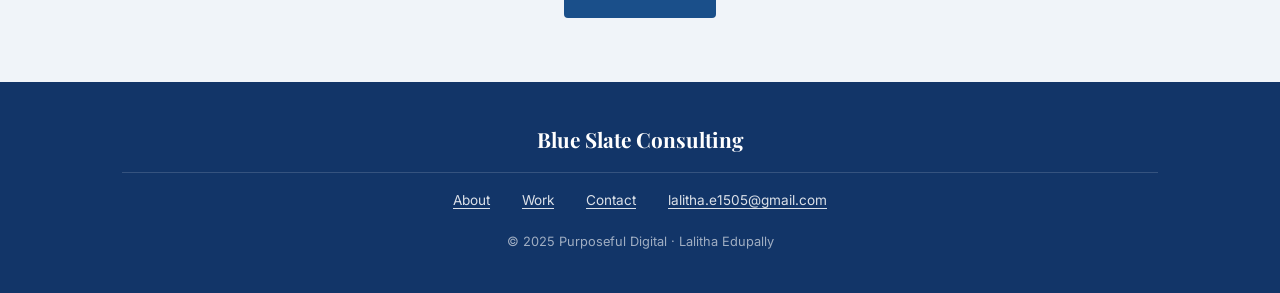
==== commit abf8f14f: "Update hllc.html" ====
--- a/hllc.html
+++ b/hllc.html
@@ -4,7 +4,7 @@
 <head>
   <meta charset="UTF-8" />
   <meta name="viewport" content="width=device-width, initial-scale=1.0" />
-  <title>HLLC Case Study — Purposeful Digital</title>
+  <title>HLLC Case Study — Blue Slate Consulting</title>
   <link rel="preconnect" href="https://fonts.googleapis.com">
   <link href="https://fonts.googleapis.com/css2?family=Playfair+Display:ital,wght@0,400;0,600;0,700;1,600&family=Inter:wght@300;400;500;600&display=swap" rel="stylesheet">
   <style>
@@ -294,7 +294,7 @@
 
 <footer>
   <div class="container">
-    <div class="footer-logo">Purposeful Digital</div>
+    <div class="footer-logo">Blue Slate Consulting</div>
     <hr class="fd">
     <div class="footer-links">
       <a href="index.html#about">About</a>
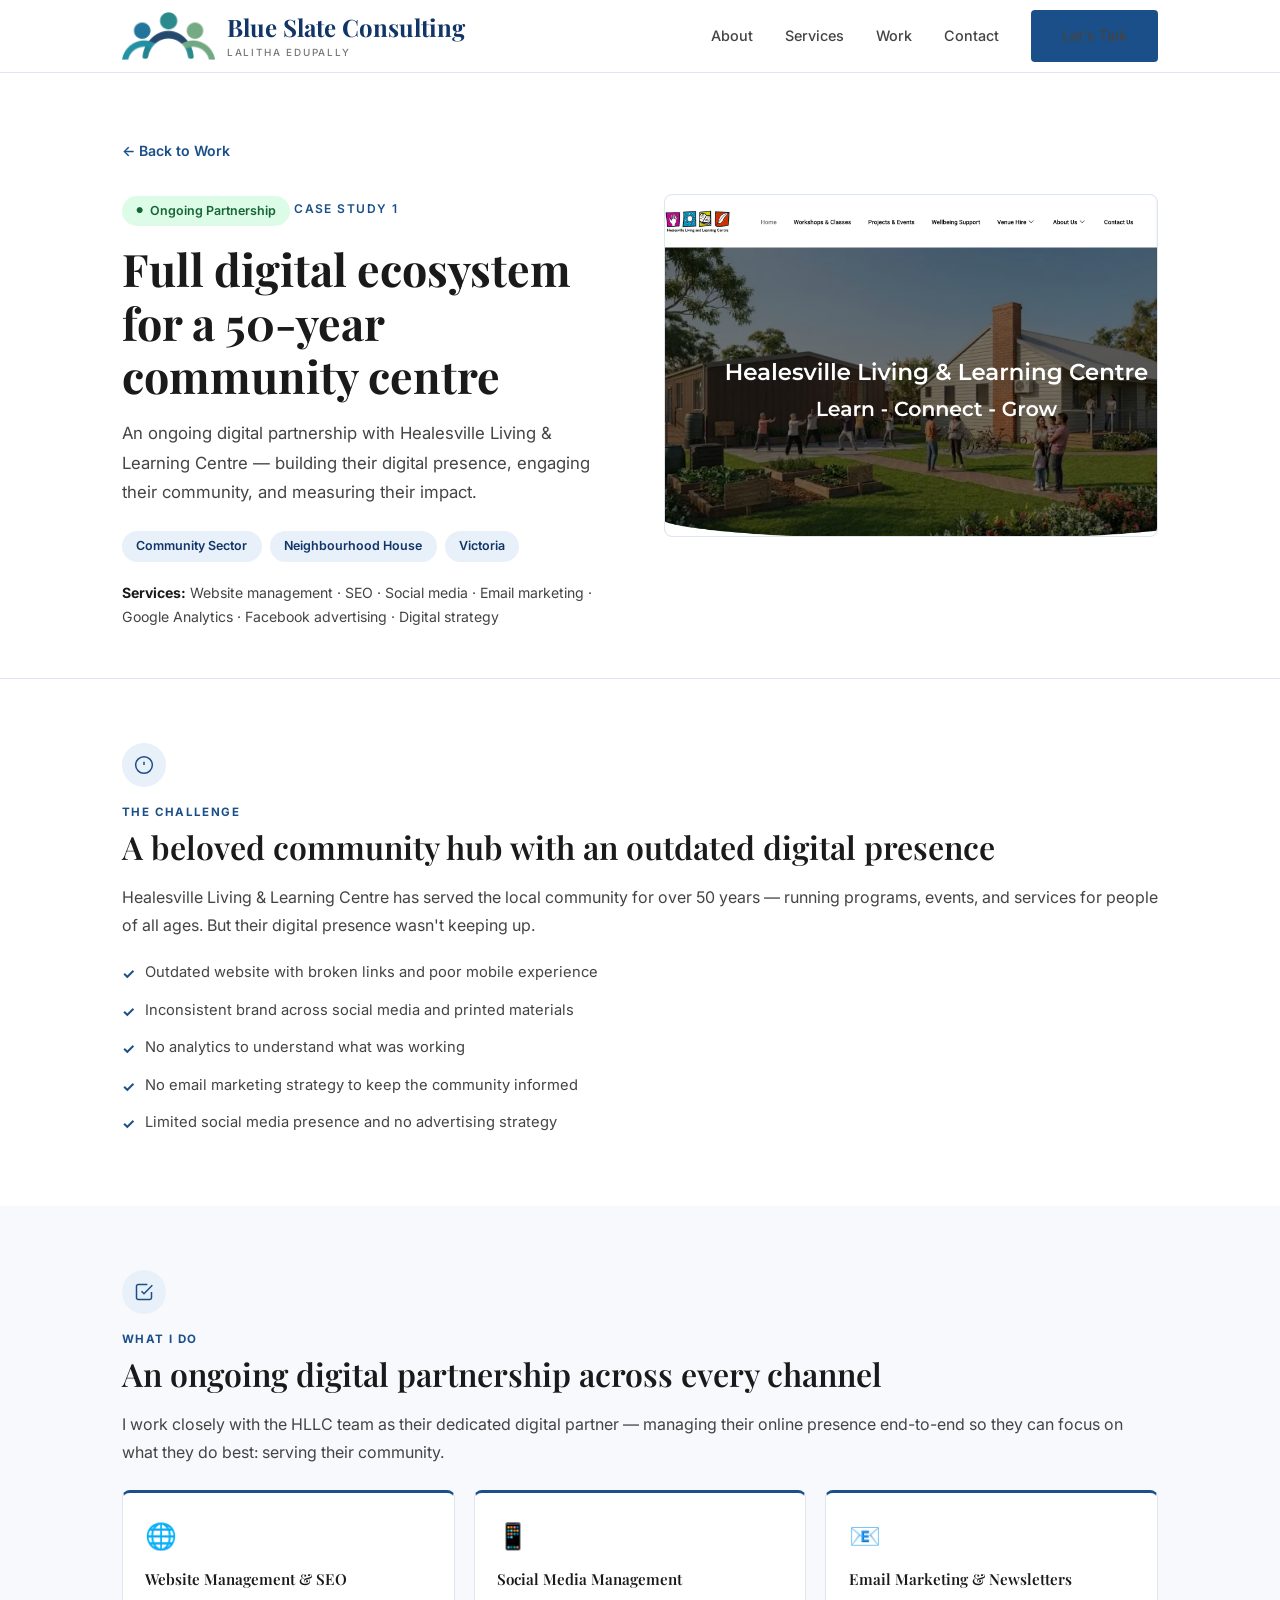
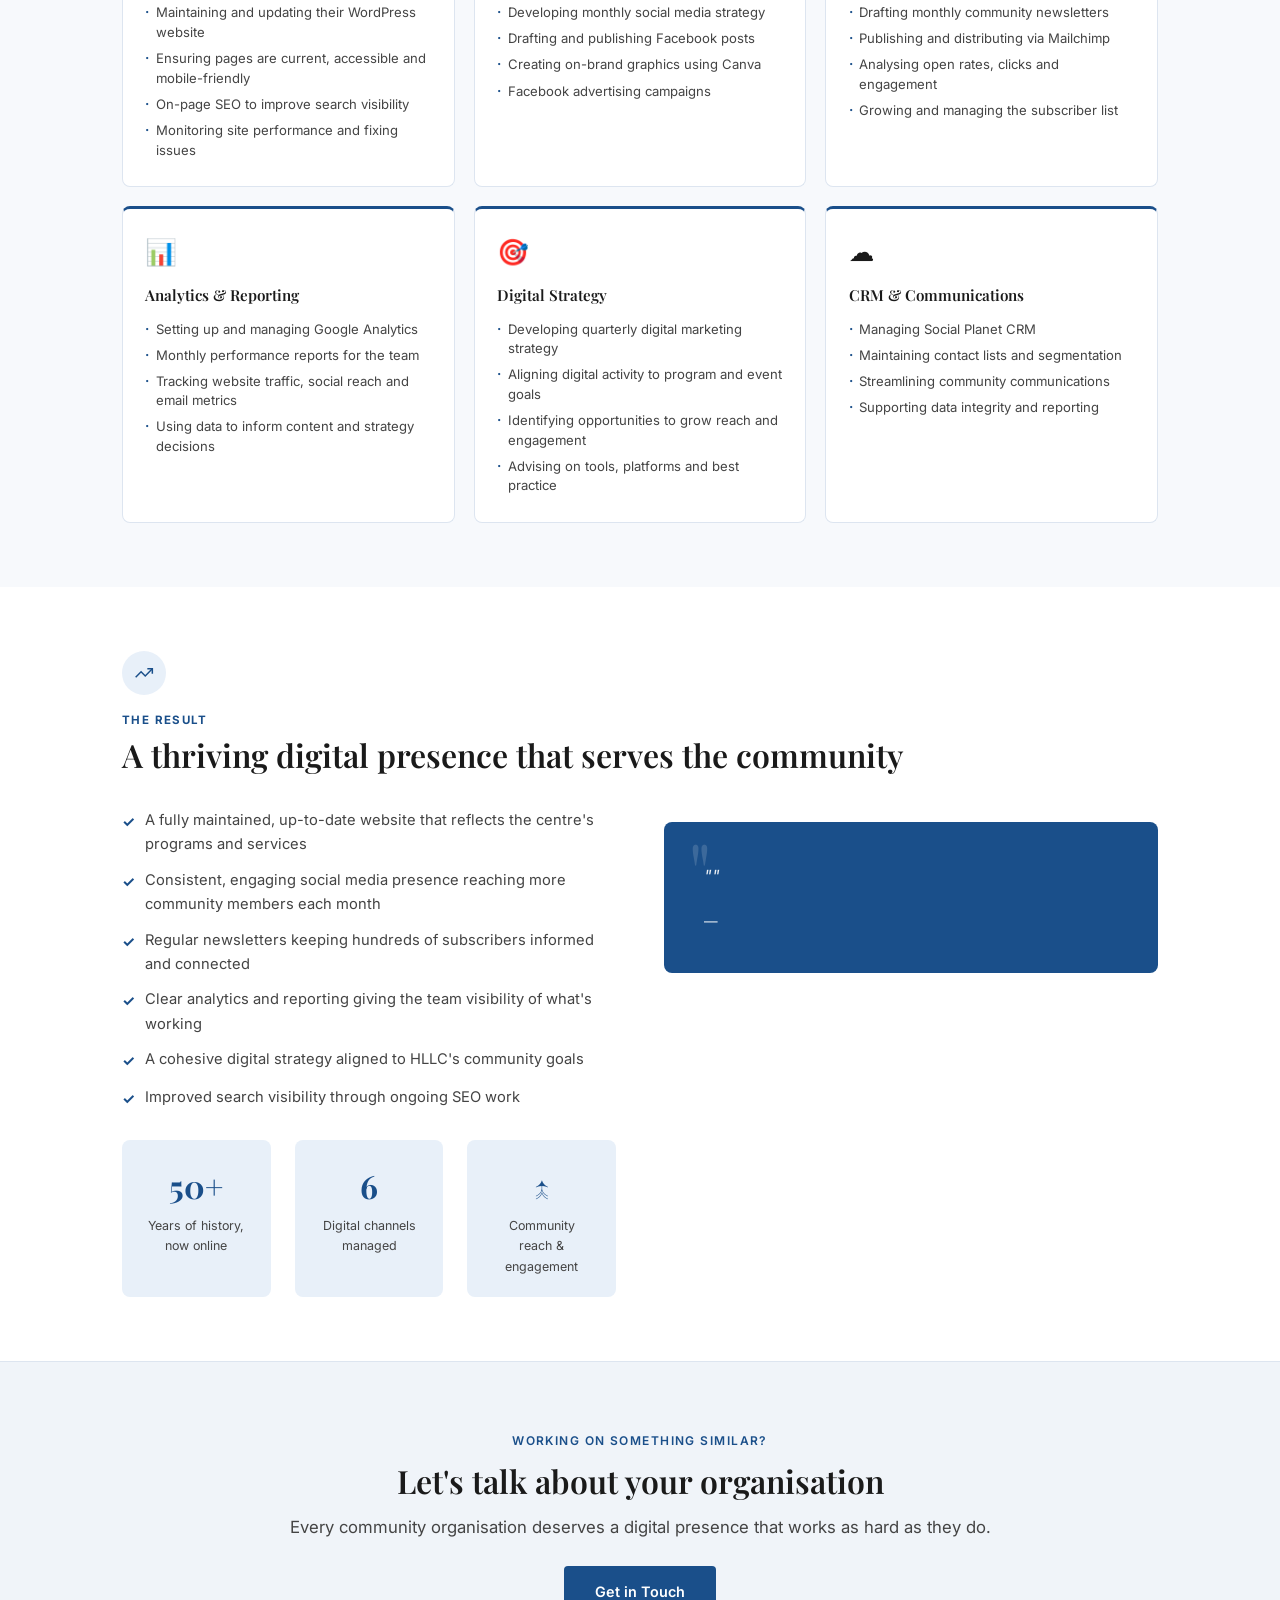
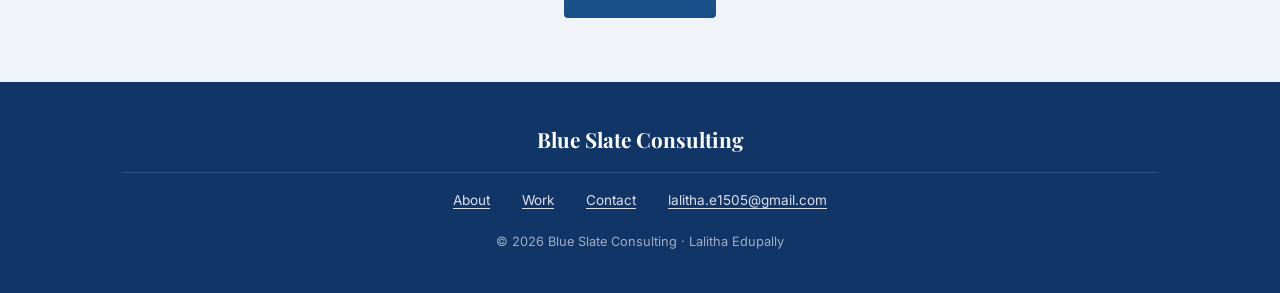
==== commit e31b74b5: "Update hllc.html" ====
--- a/hllc.html
+++ b/hllc.html
@@ -302,7 +302,7 @@
       <a href="index.html#contact">Contact</a>
       <a href="mailto:lalitha.e1505@gmail.com">lalitha.e1505@gmail.com</a>
     </div>
-    <p style="margin-top:1.2rem;color:rgba(255,255,255,.6);font-size:.8rem">© 2025 Purposeful Digital · Lalitha Edupally</p>
+    <p style="margin-top:1.2rem;color:rgba(255,255,255,.6);font-size:.8rem">© 2026 Blue Slate Consulting · Lalitha Edupally</p>
   </div>
 </footer>
 
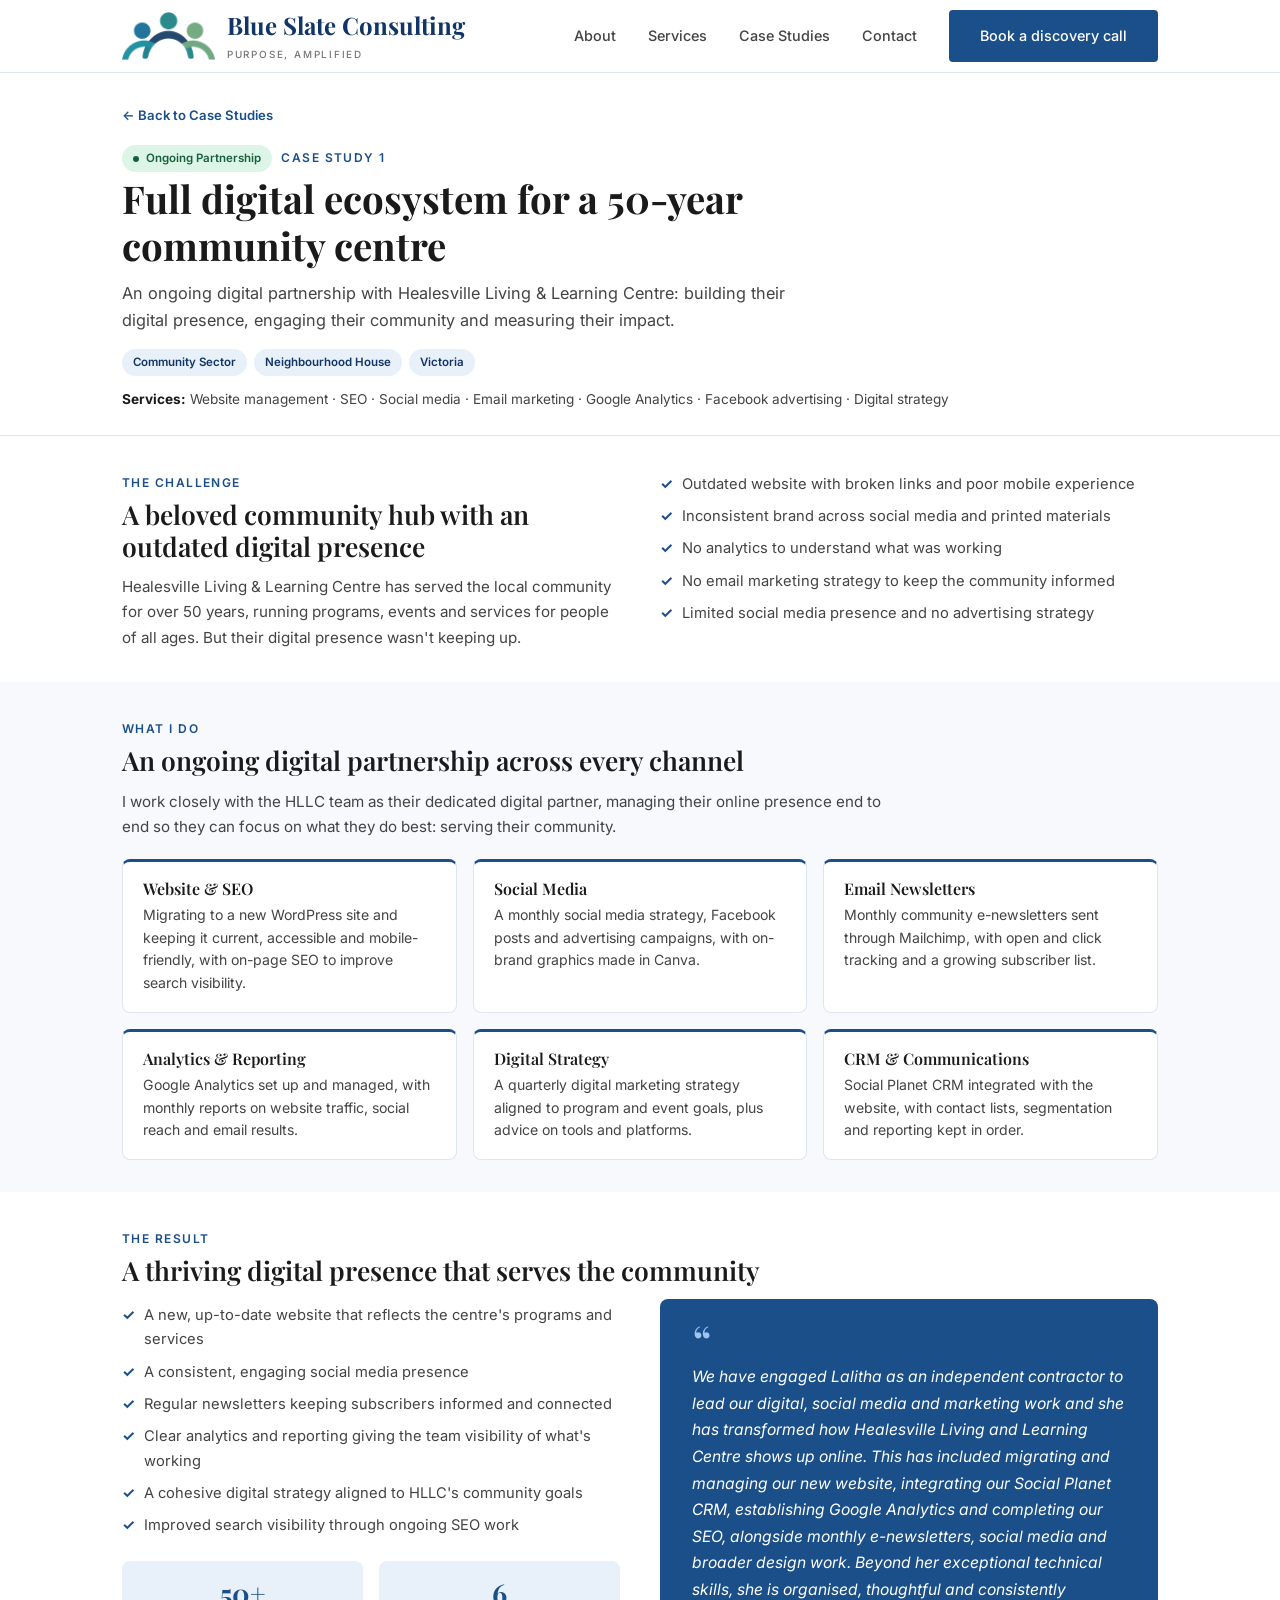
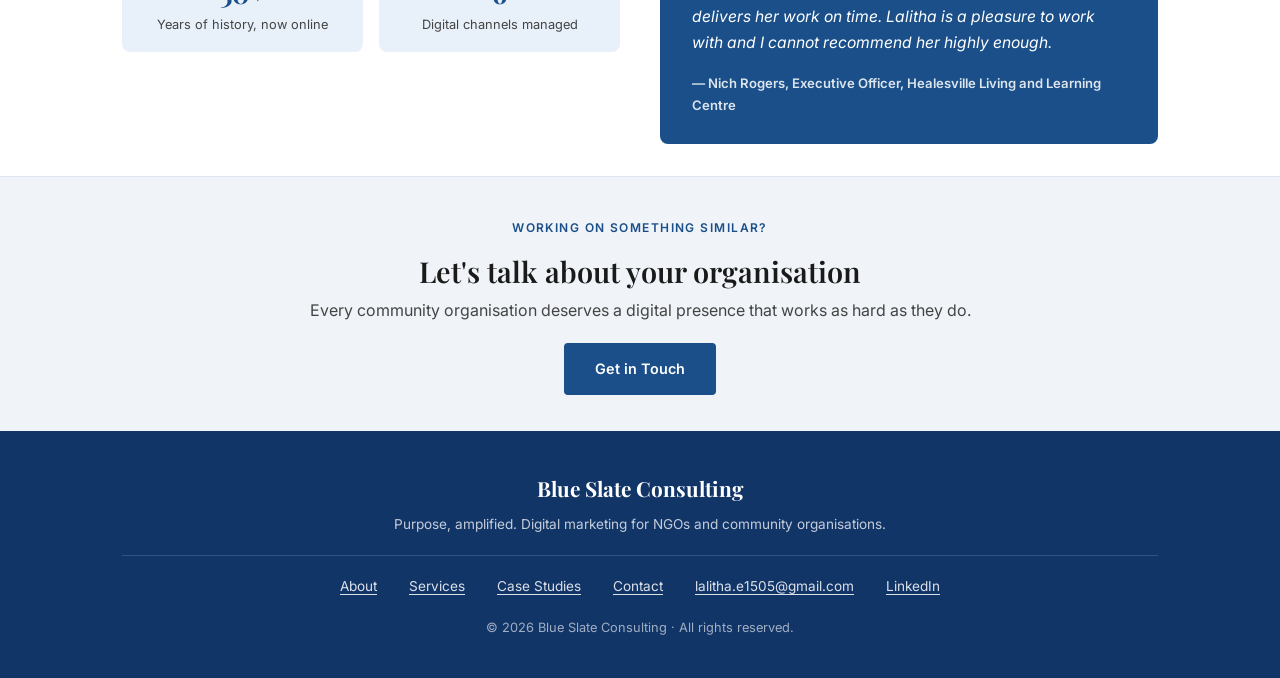
==== commit 7e03ea1f: "Update hllc.html" ====
--- a/hllc.html
+++ b/hllc.html
@@ -1,314 +1,244 @@
-
 <!DOCTYPE html>
 <html lang="en">
 <head>
-  <meta charset="UTF-8" />
-  <meta name="viewport" content="width=device-width, initial-scale=1.0" />
-  <title>HLLC Case Study — Blue Slate Consulting</title>
-  <link rel="preconnect" href="https://fonts.googleapis.com">
-  <link href="https://fonts.googleapis.com/css2?family=Playfair+Display:ital,wght@0,400;0,600;0,700;1,600&family=Inter:wght@300;400;500;600&display=swap" rel="stylesheet">
-  <style>
-    *,*::before,*::after{box-sizing:border-box;margin:0;padding:0}
-    html{scroll-behavior:smooth}
-    body{font-family:'Inter',system-ui,sans-serif;color:#1a1a1a;background:#fff;line-height:1.65;font-size:16px}
-    img{max-width:100%;display:block} a{color:inherit;text-decoration:none} ul{list-style:none}
-    :root{--blue:#1a4f8a;--blue-dark:#123568;--blue-light:#e8f0f9;--text-mid:#444;--text-light:#777;--bg-light:#f7f9fc;--bg-cream:#f0f4f9;--border:#dde5f0;--font-display:'Playfair Display',Georgia,serif;--radius:4px;--radius-lg:8px;--shadow:0 2px 16px rgba(26,79,138,.08);--shadow-lg:0 8px 40px rgba(26,79,138,.15);--transition:0.22s ease}
-    h1,h2,h3{font-family:var(--font-display);line-height:1.2;color:#1a1a1a}
-    h1{font-size:clamp(1.8rem,4vw,2.8rem);font-weight:700}
-    h2{font-size:clamp(1.4rem,3vw,2rem);font-weight:600}
-    p{color:var(--text-mid);line-height:1.75}
-    .container{max-width:1100px;margin:0 auto;padding:0 2rem}
-    .eyebrow{font-size:.75rem;font-weight:600;letter-spacing:.12em;text-transform:uppercase;color:var(--blue);display:inline-block;margin-bottom:.75rem}
-    .blue{color:var(--blue)}
-    .grid-2{display:grid;grid-template-columns:1fr 1fr;gap:3rem;align-items:start}
-    .btn{display:inline-block;padding:.75rem 1.8rem;border-radius:var(--radius);font-family:'Inter',sans-serif;font-size:.9rem;font-weight:600;cursor:pointer;border:2px solid transparent;transition:all var(--transition)}
-    .btn-primary{background:var(--blue);color:#fff}.btn-primary:hover{background:var(--blue-dark)}
-
-    /* NAV */
-    nav{position:sticky;top:0;z-index:100;background:#fff;border-bottom:1px solid var(--border)}
-    .nav-inner{display:flex;align-items:center;justify-content:space-between;height:72px}
-    .logo{font-family:var(--font-display);font-size:1.5rem;font-weight:700;color:var(--blue-dark);line-height:1.1}
-    .logo{display:flex;align-items:center;gap:.75rem}
-    .logo img{height:48px;width:auto}
-    .logo span{display:block;font-size:.62rem;font-family:'Inter',sans-serif;font-weight:500;letter-spacing:.18em;text-transform:uppercase;color:var(--text-light);margin-top:6px}
-    .nav-links{display:flex;gap:2rem;align-items:center}
-    .nav-links a{font-size:.9rem;font-weight:500;color:var(--text-mid)}.nav-links a:hover{color:var(--blue)}
-    .hamburger{display:none;flex-direction:column;gap:5px;cursor:pointer;padding:4px;background:none;border:none}
-    .hamburger span{display:block;width:24px;height:2px;background:#1a1a1a;border-radius:2px}
-
-    /* HERO */
-    .cs-hero{padding:64px 0 48px;background:#fff;border-bottom:1px solid var(--border)}
-    .back-link{display:inline-flex;align-items:center;gap:.4rem;color:var(--blue);font-size:.88rem;font-weight:600;margin-bottom:2rem}
-    .back-link:hover{text-decoration:underline}
-    .cs-hero h1{max-width:680px;margin-bottom:1rem}
-    .cs-desc{font-size:1.05rem;max-width:580px;margin-bottom:1.5rem}
-    .cs-tags{display:flex;flex-wrap:wrap;gap:.5rem;margin-bottom:1.2rem}
-    .cs-tag{background:var(--blue-light);color:var(--blue-dark);font-size:.78rem;font-weight:600;padding:.3rem .9rem;border-radius:2rem}
-    .cs-services{font-size:.88rem;color:var(--text-mid)}.cs-services strong{color:#1a1a1a}
-    .mockup-box{background:var(--bg-cream);border-radius:var(--radius-lg);padding:2rem;min-height:280px;display:flex;align-items:center;justify-content:center;color:var(--blue);font-weight:500;text-align:center;flex-direction:column;gap:.75rem;border:1px solid var(--border)}
-    .mockup-box .icon{font-size:3.5rem}
-
-    /* SECTIONS */
-    .cs-section{padding:64px 0}
-    .cs-section:nth-child(even){background:var(--bg-light)}
-    .section-icon{width:44px;height:44px;background:var(--blue-light);border-radius:50%;display:flex;align-items:center;justify-content:center;color:var(--blue);margin-bottom:1rem}
-    .section-icon svg{width:20px;height:20px}
-    .section-label{font-size:.72rem;font-weight:700;letter-spacing:.12em;text-transform:uppercase;color:var(--blue);margin-bottom:.4rem}
-    .cs-section h2{margin-bottom:1rem}
-    .cs-list{margin-top:.75rem}
-    .cs-list li{display:flex;align-items:flex-start;gap:.6rem;font-size:.92rem;color:var(--text-mid);padding:.35rem 0;line-height:1.65}
-    .cs-list li::before{content:'✓';color:var(--blue);font-weight:700;flex-shrink:0;margin-top:2px}
-    .visual-box{background:var(--bg-cream);border-radius:var(--radius-lg);padding:1.5rem;text-align:center;color:var(--blue);font-weight:500;font-size:.88rem;min-height:150px;display:flex;align-items:center;justify-content:center;border:1px solid var(--border);flex-direction:column;gap:.5rem;margin-bottom:1rem}
-    .visual-box .icon{font-size:2rem}
-
-    /* SERVICE PILLARS */
-    .pillars-grid{display:grid;grid-template-columns:repeat(3,1fr);gap:1.2rem;margin-top:1.5rem}
-    .pillar{background:#fff;border:1px solid var(--border);border-radius:var(--radius-lg);padding:1.4rem;border-top:3px solid var(--blue)}
-    .pillar-icon{font-size:1.6rem;margin-bottom:.6rem}
-    .pillar h4{font-family:var(--font-display);font-size:.95rem;font-weight:600;color:#1a1a1a;margin-bottom:.5rem}
-    .pillar ul{margin:0}
-    .pillar ul li{font-size:.82rem;color:var(--text-mid);padding:.2rem 0;display:flex;align-items:flex-start;gap:.4rem;line-height:1.5}
-    .pillar ul li::before{content:'·';color:var(--blue);font-weight:700;flex-shrink:0}
-
-    /* STATS */
-    .stats-row{display:flex;gap:1.5rem;flex-wrap:wrap;margin-top:1.5rem}
-    .stat{background:var(--blue-light);border-radius:var(--radius-lg);padding:1.2rem 1.6rem;text-align:center;flex:1;min-width:110px}
-    .stat-num{font-family:var(--font-display);font-size:2rem;font-weight:700;color:var(--blue)}
-    .stat-label{font-size:.78rem;color:var(--text-mid);margin-top:.2rem}
-
-    /* QUOTE */
-    .cs-quote{background:var(--blue);color:#fff;border-radius:var(--radius-lg);padding:2.5rem;margin-top:2rem;position:relative}
-    .cs-quote::before{content:'"';font-family:var(--font-display);font-size:5rem;color:rgba(255,255,255,.15);position:absolute;top:.5rem;left:1.5rem;line-height:1}
-    .cs-quote p{color:rgba(255,255,255,.92);font-size:1.05rem;line-height:1.7;font-style:italic;margin-bottom:1rem}
-    .cs-quote cite{font-size:.85rem;color:rgba(255,255,255,.7);font-style:normal;font-weight:600}
-
-    /* ONGOING BADGE */
-    .ongoing-badge{display:inline-flex;align-items:center;gap:.4rem;background:#dcfce7;color:#166534;font-size:.78rem;font-weight:600;padding:.3rem .9rem;border-radius:2rem;margin-bottom:1rem}
-    .ongoing-badge::before{content:'●';font-size:.5rem}
-
-    /* CTA */
-    .cs-cta{background:var(--bg-cream);padding:64px 0;text-align:center;border-top:1px solid var(--border)}
-    .cs-cta h2{margin-bottom:.75rem}
-    .cs-cta p{color:var(--text-mid);margin-bottom:1.5rem;font-size:1.05rem}
-
-    /* FOOTER */
-    footer{background:var(--blue-dark);color:#fff;padding:2.5rem 0;text-align:center;font-size:.88rem}
-    footer p{color:#fff} footer a{color:#fff;text-decoration:underline;text-underline-offset:3px}
-    .footer-logo{font-family:var(--font-display);font-size:1.3rem;font-weight:700;color:#fff;margin-bottom:.4rem}
-    .footer-links{display:flex;justify-content:center;gap:2rem;flex-wrap:wrap;margin-top:.75rem}
-    .footer-links a{color:rgba(255,255,255,.85);font-size:.85rem}
-    hr.fd{border:none;border-top:1px solid rgba(255,255,255,.15);margin:1rem 0}
-
-    @media(max-width:768px){
-      .hamburger{display:flex}
-      .nav-links{display:none;position:fixed;top:72px;left:0;right:0;background:#fff;flex-direction:column;padding:1.5rem 2rem;border-bottom:1px solid var(--border);gap:1.2rem;box-shadow:var(--shadow)}
-      .nav-links.open{display:flex}
-      .grid-2{display:block}.grid-2>*+*{margin-top:2rem}
-      .pillars-grid{grid-template-columns:1fr}
-      .cs-hero{padding:40px 0 32px}.cs-section{padding:48px 0}
-    }
-  </style>
+<meta charset="UTF-8" />
+<meta name="viewport" content="width=device-width, initial-scale=1.0" />
+<title>Healesville Living &amp; Learning Centre case study - Blue Slate Consulting</title>
+<meta name="description" content="Case study: an ongoing digital partnership with Healesville Living &amp; Learning Centre covering website, SEO, social media, email, analytics and CRM." />
+<link rel="preconnect" href="https://fonts.googleapis.com">
+<link href="https://fonts.googleapis.com/css2?family=Playfair+Display:ital,wght@0,400;0,600;0,700;1,600&family=Inter:wght@300;400;500;600&display=swap" rel="stylesheet">
+<style>
+*,*::before,*::after{box-sizing:border-box;margin:0;padding:0}
+html{scroll-behavior:smooth}
+body{font-family:'Inter',system-ui,sans-serif;color:#1a1a1a;background:#fff;line-height:1.65;font-size:16px}
+img{max-width:100%;display:block}
+a{color:inherit;text-decoration:none}
+ul{list-style:none}
+:root{
+--blue:#1a4f8a;--blue-dark:#123568;--blue-light:#e8f0f9;--blue-mid:#2261aa;
+--text-mid:#444;--text-light:#777;--bg-light:#f7f9fc;--bg-cream:#f0f4f9;--border:#dde5f0;
+--font-display:'Playfair Display',Georgia,serif;--radius:4px;--radius-lg:8px;
+--shadow:0 2px 16px rgba(26,79,138,.08);--shadow-lg:0 8px 40px rgba(26,79,138,.15);--transition:0.22s ease}
+h1,h2,h3,h4{font-family:var(--font-display);line-height:1.2;color:#1a1a1a}
+h1{font-size:clamp(1.6rem,3.5vw,2.4rem);font-weight:700}
+h2{font-size:clamp(1.6rem,3.5vw,2.3rem);font-weight:600}
+h3{font-size:1.15rem;font-weight:600}
+p{color:var(--text-mid)}
+.container{max-width:1100px;margin:0 auto;padding:0 2rem}
+.section{padding:64px 0}
+.eyebrow{font-size:.75rem;font-weight:600;letter-spacing:.12em;text-transform:uppercase;color:var(--blue);display:inline-block;margin-bottom:1rem}
+.blue{color:var(--blue)}
+.text-center{text-align:center}
+.grid-2{display:grid;grid-template-columns:1fr 1fr;gap:3rem;align-items:center}
+.grid-3{display:grid;grid-template-columns:repeat(3,1fr);gap:1.5rem}
+.btn{display:inline-block;padding:.75rem 1.8rem;border-radius:var(--radius);font-family:'Inter',sans-serif;font-size:.9rem;font-weight:600;cursor:pointer;border:2px solid transparent;transition:all var(--transition)}
+.btn-primary{background:var(--blue);color:#fff !important;border-color:var(--blue)}
+.btn-primary:hover{background:var(--blue-dark);border-color:var(--blue-dark)}
+
+/* NAV */
+nav{position:sticky;top:0;z-index:100;background:#fff;border-bottom:1px solid var(--border)}
+.nav-inner{display:flex;align-items:center;justify-content:space-between;height:72px}
+.logo{font-family:var(--font-display);font-size:1.5rem;font-weight:700;color:var(--blue-dark);line-height:1.1;display:flex;align-items:center;gap:.75rem}
+.logo img{height:48px;width:auto}
+.logo span{display:block;font-size:.62rem;font-family:'Inter',sans-serif;font-weight:500;letter-spacing:.18em;text-transform:uppercase;color:var(--text-light);margin-top:10px}
+.nav-links{display:flex;gap:2rem;align-items:center}
+.nav-links a{font-size:.9rem;font-weight:500;color:var(--text-mid);transition:color var(--transition)}
+.nav-links a:hover{color:var(--blue)}
+.nav-links a.btn-primary:hover{color:#fff}
+.hamburger{display:none;flex-direction:column;gap:5px;cursor:pointer;padding:4px;background:none;border:none}
+.hamburger span{display:block;width:24px;height:2px;background:#1a1a1a;border-radius:2px}
+
+
+/* CASE STUDY PAGE */
+.cs-hero{padding:28px 0 24px;border-bottom:1px solid var(--border)}
+.back-link{display:inline-block;font-size:.82rem;font-weight:600;color:var(--blue);margin-bottom:1rem}
+.back-link:hover{text-decoration:underline}
+.cs-hero .eyebrow{margin-bottom:.5rem}
+.cs-hero h1{max-width:720px;margin-bottom:.75rem}
+.cs-hero .lead{max-width:680px;font-size:1.02rem;margin-bottom:1rem}
+.cs-tags{display:flex;flex-wrap:wrap;gap:.4rem;margin-bottom:.75rem}
+.cs-tag{background:var(--blue-light);color:var(--blue-dark);font-size:.72rem;font-weight:600;padding:.25rem .7rem;border-radius:2rem}
+.cs-services{font-size:.85rem;color:var(--text-mid)}
+.cs-services strong{color:#1a1a1a}
+.cs-section{padding:32px 0}
+.cs-section.alt{background:var(--bg-light)}
+.cs-cols{display:grid;grid-template-columns:1fr 1fr;gap:2.5rem;align-items:start}
+.cs-section .eyebrow{margin-bottom:.4rem}
+.cs-section h2{font-size:clamp(1.3rem,2.6vw,1.65rem);margin-bottom:.75rem}
+.cs-section p{font-size:.95rem}
+.check-list li{position:relative;padding:.25rem 0 .25rem 1.4rem;font-size:.92rem;color:var(--text-mid)}
+.check-list li::before{content:'\2713';position:absolute;left:0;color:var(--blue);font-weight:700}
+.stats{display:grid;grid-template-columns:1fr 1fr;gap:1rem;margin-top:1.25rem}
+.stat{background:var(--blue-light);border-radius:var(--radius-lg);padding:1rem;text-align:center}
+.stat strong{display:block;font-family:var(--font-display);font-size:1.7rem;color:var(--blue);line-height:1.2}
+.stat span{font-size:.8rem;color:var(--text-mid)}
+.stats.stats-3{grid-template-columns:repeat(3,1fr);margin-top:0}
+.badge{display:inline-flex;align-items:center;gap:.4rem;background:#dcf5e6;color:#17603a;font-size:.72rem;font-weight:600;padding:.25rem .7rem;border-radius:2rem;margin-right:.6rem}
+.badge::before{content:'';width:6px;height:6px;border-radius:50%;background:#17603a}
+.cs-intro{max-width:760px;margin-bottom:1.25rem}
+.do-grid{display:grid;grid-template-columns:repeat(3,1fr);gap:1rem}
+.do-card{background:#fff;border:1px solid var(--border);border-top:3px solid var(--blue);border-radius:var(--radius-lg);padding:1.1rem 1.25rem}
+.do-card h3{font-size:1rem;margin-bottom:.35rem}
+.do-card p{font-size:.88rem;line-height:1.6}
+.cs-quote{background:var(--blue);border-radius:var(--radius-lg);padding:1.75rem 2rem}
+.cs-quote blockquote{font-size:.98rem;font-style:italic;line-height:1.7;color:#fff}
+.cs-quote blockquote::before{content:'\201C';display:block;font-family:var(--font-display);font-style:normal;font-size:3rem;line-height:.6;color:#9CC4F5;margin-bottom:.5rem}
+.cs-quote figcaption{margin-top:1rem;font-size:.82rem;font-weight:600;color:rgba(255,255,255,.85)}
+.cs-facts{background:#fff;border:1px solid var(--border);border-radius:var(--radius-lg);padding:1.25rem 1.5rem}
+.cs-facts div{display:flex;justify-content:space-between;gap:1rem;padding:.55rem 0;border-bottom:1px solid var(--border);font-size:.9rem}
+.cs-facts div:last-child{border-bottom:none}
+.cs-facts dt{color:var(--text-light)}
+.cs-facts dd{color:#1a1a1a;font-weight:600;text-align:right}
+.cs-cta{background:var(--bg-cream);border-top:1px solid var(--border);padding:36px 0;text-align:center}
+.cs-cta h2{font-size:clamp(1.4rem,3vw,1.8rem);margin-bottom:.5rem}
+.cs-cta p{margin-bottom:1.25rem}
+
+/* FOOTER */
+footer{background:var(--blue-dark);color:#fff;padding:2.5rem 0;text-align:center;font-size:.88rem}
+footer p{color:#fff}
+.footer-logo{font-family:var(--font-display);font-size:1.3rem;font-weight:700;color:#fff;margin-bottom:.5rem}
+.footer-tagline{color:rgba(255,255,255,.75);font-size:.85rem;margin-bottom:1rem}
+.footer-links{display:flex;justify-content:center;gap:2rem;flex-wrap:wrap;margin-top:.75rem}
+.footer-links a{color:rgba(255,255,255,.85);font-size:.85rem;text-decoration:underline;text-underline-offset:3px}
+.footer-links a:hover{color:#fff}
+.footer-divider{border:none;border-top:1px solid rgba(255,255,255,.15);margin:1.2rem 0}
+
+
+@media(max-width:768px){
+.hamburger{display:flex}
+.nav-links{display:none;position:fixed;top:72px;left:0;right:0;background:#fff;flex-direction:column;padding:1.5rem 2rem;border-bottom:1px solid var(--border);gap:1.2rem;box-shadow:var(--shadow)}
+.nav-links.open{display:flex}
+.nav-links .btn{width:100%;text-align:center}
+.cs-cols,.do-grid{grid-template-columns:1fr}
+.cs-cols{gap:1.75rem}
+.cs-section{padding:26px 0}
+}
+</style>
 </head>
 <body>
 
 <nav>
-  <div class="container nav-inner">
-       <a href="index.html" class="logo"><img src="/assets/images/logo-icon.png" alt="Blue Slate Consulting logo"><div>Blue Slate Consulting<br><span>LALITHA EDUPALLY</span></div></a>
-    <div class="nav-links" id="navLinks">
-      <a href="index.html#about">About</a>
-      <a href="index.html#services">Services</a>
-      <a href="index.html#casestudies">Work</a>
-      <a href="index.html#contact">Contact</a>
-      <a href="index.html#contact" class="btn btn-primary">Let's Talk</a>
-    </div>
-    <button class="hamburger" id="hamburger"><span></span><span></span><span></span></button>
-  </div>
+<div class="container nav-inner">
+<a href="index.html" class="logo"><img src="/assets/images/logo-icon.png" alt="Blue Slate Consulting logo"><div>Blue Slate Consulting<br><span>Purpose, amplified</span></div></a>
+<div class="nav-links" id="navLinks">
+<a href="index.html#about">About</a>
+<a href="index.html#services">Services</a>
+<a href="index.html#casestudies">Case Studies</a>
+<a href="index.html#contact">Contact</a>
+<a href="index.html#contact" class="btn btn-primary">Book a discovery call</a>
+</div>
+<button class="hamburger" id="hamburger" aria-label="Menu"><span></span><span></span><span></span></button>
+</div>
 </nav>
 
-<!-- HERO -->
+<!-- CASE STUDY HEADER -->
 <section class="cs-hero">
-  <div class="container">
-    <a href="index.html#casestudies" class="back-link">← Back to Work</a>
-    <div class="grid-2">
-      <div>
-        <span class="ongoing-badge">Ongoing Partnership</span>
-        <span class="eyebrow">Case Study 1</span>
-        <h1>Full digital ecosystem for a 50-year community centre</h1>
-        <p class="cs-desc">An ongoing digital partnership with Healesville Living & Learning Centre — building their digital presence, engaging their community, and measuring their impact.</p>
-        <div class="cs-tags">
-          <span class="cs-tag">Community Sector</span>
-          <span class="cs-tag">Neighbourhood House</span>
-          <span class="cs-tag">Victoria</span>
-        </div>
-        <p class="cs-services"><strong>Services:</strong> Website management · SEO · Social media · Email marketing · Google Analytics · Facebook advertising · Digital strategy</p>
-      </div>
-      <div class="mockup-box" style="padding:0;overflow:hidden;">
-        <img src="assets/images/hllc.jpg" alt="Healesville Living & Learning Centre" style="width:100%;height:100%;object-fit:cover;border-radius:8px;">
-      </div>
-    </div>
-  </div>
-</section>
-<!-- THE CHALLENGE -->
+<div class="container">
+<a href="index.html#casestudies" class="back-link">&larr; Back to Case Studies</a><br>
+<span class="badge">Ongoing Partnership</span><span class="eyebrow">Case Study 1</span>
+<h1>Full digital ecosystem for a 50-year community centre</h1>
+<p class="lead">An ongoing digital partnership with Healesville Living &amp; Learning Centre: building their digital presence, engaging their community and measuring their impact.</p>
+<div class="cs-tags"><span class="cs-tag">Community Sector</span><span class="cs-tag">Neighbourhood House</span><span class="cs-tag">Victoria</span></div>
+<p class="cs-services"><strong>Services:</strong> Website management &middot; SEO &middot; Social media &middot; Email marketing &middot; Google Analytics &middot; Facebook advertising &middot; Digital strategy</p>
+</div>
+</section>
+
+<!-- CHALLENGE -->
 <section class="cs-section">
-  <div class="container">
-    <div class="section-icon">
-      <svg fill="none" stroke="currentColor" viewBox="0 0 24 24" stroke-width="1.8"><circle cx="12" cy="12" r="10"/><line x1="12" y1="8" x2="12" y2="12"/><line x1="12" y1="16" x2="12.01" y2="16"/></svg>
-    </div>
-    <div class="section-label">The Challenge</div>
-    <h2>A beloved community hub with an outdated digital presence</h2>
-    <p>Healesville Living & Learning Centre has served the local community for over 50 years — running programs, events, and services for people of all ages. But their digital presence wasn't keeping up.</p>
-    <ul class="cs-list" style="margin-top:1rem">
-      <li>Outdated website with broken links and poor mobile experience</li>
-      <li>Inconsistent brand across social media and printed materials</li>
-      <li>No analytics to understand what was working</li>
-      <li>No email marketing strategy to keep the community informed</li>
-      <li>Limited social media presence and no advertising strategy</li>
-    </ul>
-  </div>
-</section>
+<div class="container cs-cols">
+<div>
+<span class="eyebrow">The Challenge</span>
+<h2>A beloved community hub with an outdated digital presence</h2>
+<p>Healesville Living &amp; Learning Centre has served the local community for over 50 years, running programs, events and services for people of all ages. But their digital presence wasn't keeping up.</p>
+</div>
+<ul class="check-list">
+<li>Outdated website with broken links and poor mobile experience</li>
+<li>Inconsistent brand across social media and printed materials</li>
+<li>No analytics to understand what was working</li>
+<li>No email marketing strategy to keep the community informed</li>
+<li>Limited social media presence and no advertising strategy</li>
+</ul>
+</div>
+</section>
+
 <!-- WHAT I DO -->
+<section class="cs-section alt">
+<div class="container">
+<span class="eyebrow">What I Do</span>
+<h2>An ongoing digital partnership across every channel</h2>
+<p class="cs-intro">I work closely with the HLLC team as their dedicated digital partner, managing their online presence end to end so they can focus on what they do best: serving their community.</p>
+<div class="do-grid">
+<div class="do-card"><h3>Website &amp; SEO</h3><p>Migrating to a new WordPress site and keeping it current, accessible and mobile-friendly, with on-page SEO to improve search visibility.</p></div>
+<div class="do-card"><h3>Social Media</h3><p>A monthly social media strategy, Facebook posts and advertising campaigns, with on-brand graphics made in Canva.</p></div>
+<div class="do-card"><h3>Email Newsletters</h3><p>Monthly community e-newsletters sent through Mailchimp, with open and click tracking and a growing subscriber list.</p></div>
+<div class="do-card"><h3>Analytics &amp; Reporting</h3><p>Google Analytics set up and managed, with monthly reports on website traffic, social reach and email results.</p></div>
+<div class="do-card"><h3>Digital Strategy</h3><p>A quarterly digital marketing strategy aligned to program and event goals, plus advice on tools and platforms.</p></div>
+<div class="do-card"><h3>CRM &amp; Communications</h3><p>Social Planet CRM integrated with the website, with contact lists, segmentation and reporting kept in order.</p></div>
+</div>
+</div>
+</section>
+
+<!-- RESULT -->
 <section class="cs-section">
-  <div class="container">
-    <div class="section-icon">
-      <svg fill="none" stroke="currentColor" viewBox="0 0 24 24" stroke-width="1.8"><polyline points="9 11 12 14 22 4"/><path d="M21 12v7a2 2 0 0 1-2 2H5a2 2 0 0 1-2-2V5a2 2 0 0 1 2-2h11"/></svg>
-    </div>
-    <div class="section-label">What I Do</div>
-    <h2>An ongoing digital partnership across every channel</h2>
-    <p>I work closely with the HLLC team as their dedicated digital partner — managing their online presence end-to-end so they can focus on what they do best: serving their community.</p>
-
-    <div class="pillars-grid">
-
-      <div class="pillar">
-        <div class="pillar-icon">🌐</div>
-        <h4>Website Management & SEO</h4>
-        <ul>
-          <li>Maintaining and updating their WordPress website</li>
-          <li>Ensuring pages are current, accessible and mobile-friendly</li>
-          <li>On-page SEO to improve search visibility</li>
-          <li>Monitoring site performance and fixing issues</li>
-        </ul>
-      </div>
-
-      <div class="pillar">
-        <div class="pillar-icon">📱</div>
-        <h4>Social Media Management</h4>
-        <ul>
-          <li>Developing monthly social media strategy</li>
-          <li>Drafting and publishing Facebook posts</li>
-          <li>Creating on-brand graphics using Canva</li>
-          <li>Facebook advertising campaigns</li>
-        </ul>
-      </div>
-
-      <div class="pillar">
-        <div class="pillar-icon">📧</div>
-        <h4>Email Marketing & Newsletters</h4>
-        <ul>
-          <li>Drafting monthly community newsletters</li>
-          <li>Publishing and distributing via Mailchimp</li>
-          <li>Analysing open rates, clicks and engagement</li>
-          <li>Growing and managing the subscriber list</li>
-        </ul>
-      </div>
-
-      <div class="pillar">
-        <div class="pillar-icon">📊</div>
-        <h4>Analytics & Reporting</h4>
-        <ul>
-          <li>Setting up and managing Google Analytics</li>
-          <li>Monthly performance reports for the team</li>
-          <li>Tracking website traffic, social reach and email metrics</li>
-          <li>Using data to inform content and strategy decisions</li>
-        </ul>
-      </div>
-
-      <div class="pillar">
-        <div class="pillar-icon">🎯</div>
-        <h4>Digital Strategy</h4>
-        <ul>
-          <li>Developing quarterly digital marketing strategy</li>
-          <li>Aligning digital activity to program and event goals</li>
-          <li>Identifying opportunities to grow reach and engagement</li>
-          <li>Advising on tools, platforms and best practice</li>
-        </ul>
-      </div>
-
-      <div class="pillar">
-        <div class="pillar-icon">☁️</div>
-        <h4>CRM & Communications</h4>
-        <ul>
-          <li>Managing Social Planet CRM</li>
-          <li>Maintaining contact lists and segmentation</li>
-          <li>Streamlining community communications</li>
-          <li>Supporting data integrity and reporting</li>
-        </ul>
-      </div>
-
-    </div>
-  </div>
-</section>
-
-<!-- THE RESULT -->
-<section class="cs-section">
-  <div class="container">
-    <div class="section-icon">
-      <svg fill="none" stroke="currentColor" viewBox="0 0 24 24" stroke-width="1.8"><polyline points="22 7 13.5 15.5 8.5 10.5 2 17"/><polyline points="16 7 22 7 22 13"/></svg>
-    </div>
-    <div class="section-label">The Result</div>
-    <h2>A thriving digital presence that serves the community</h2>
-    <div class="grid-2">
-      <div>
-        <ul class="cs-list">
-          <li>A fully maintained, up-to-date website that reflects the centre's programs and services</li>
-          <li>Consistent, engaging social media presence reaching more community members each month</li>
-          <li>Regular newsletters keeping hundreds of subscribers informed and connected</li>
-          <li>Clear analytics and reporting giving the team visibility of what's working</li>
-          <li>A cohesive digital strategy aligned to HLLC's community goals</li>
-          <li>Improved search visibility through ongoing SEO work</li>
-        </ul>
-        <div class="stats-row">
-          <div class="stat"><div class="stat-num">50+</div><div class="stat-label">Years of history, now online</div></div>
-          <div class="stat"><div class="stat-num">6</div><div class="stat-label">Digital channels managed</div></div>
-          <div class="stat"><div class="stat-num">↑</div><div class="stat-label">Community reach & engagement</div></div>
-        </div>
-      </div>
-      <div>
-        <div class="cs-quote">
-          <p>""</p>
-          <cite>— </cite>
-        </div>
-      </div>
-    </div>
-  </div>
+<div class="container">
+<span class="eyebrow">The Result</span>
+<h2>A thriving digital presence that serves the community</h2>
+<div class="cs-cols">
+<div>
+<ul class="check-list">
+<li>A new, up-to-date website that reflects the centre's programs and services</li>
+<li>A consistent, engaging social media presence</li>
+<li>Regular newsletters keeping subscribers informed and connected</li>
+<li>Clear analytics and reporting giving the team visibility of what's working</li>
+<li>A cohesive digital strategy aligned to HLLC's community goals</li>
+<li>Improved search visibility through ongoing SEO work</li>
+</ul>
+<div class="stats">
+<div class="stat"><strong>50+</strong><span>Years of history, now online</span></div>
+<div class="stat"><strong>6</strong><span>Digital channels managed</span></div>
+</div>
+</div>
+<figure class="cs-quote">
+<blockquote>We have engaged Lalitha as an independent contractor to lead our digital, social media and marketing work and she has transformed how Healesville Living and Learning Centre shows up online. This has included migrating and managing our new website, integrating our Social Planet CRM, establishing Google Analytics and completing our SEO, alongside monthly e-newsletters, social media and broader design work. Beyond her exceptional technical skills, she is organised, thoughtful and consistently delivers her work on time. Lalitha is a pleasure to work with and I cannot recommend her highly enough.</blockquote>
+<figcaption>&mdash; Nich Rogers, Executive Officer, Healesville Living and Learning Centre</figcaption>
+</figure>
+</div>
+</div>
 </section>
 
 <!-- CTA -->
-<div class="cs-cta">
-  <div class="container">
-    <span class="eyebrow">Working on something similar?</span>
-    <h2>Let's talk about your organisation</h2>
-    <p>Every community organisation deserves a digital presence that works as hard as they do.</p>
-    <a href="index.html#contact" class="btn btn-primary">Get in Touch</a>
-  </div>
-</div>
+<section class="cs-cta">
+<div class="container">
+<span class="eyebrow">Working on something similar?</span>
+<h2>Let's talk about your organisation</h2>
+<p>Every community organisation deserves a digital presence that works as hard as they do.</p>
+<a href="index.html#contact" class="btn btn-primary">Get in Touch</a>
+</div>
+</section>
 
 <footer>
-  <div class="container">
-    <div class="footer-logo">Blue Slate Consulting</div>
-    <hr class="fd">
-    <div class="footer-links">
-      <a href="index.html#about">About</a>
-      <a href="index.html#casestudies">Work</a>
-      <a href="index.html#contact">Contact</a>
-      <a href="mailto:lalitha.e1505@gmail.com">lalitha.e1505@gmail.com</a>
-    </div>
-    <p style="margin-top:1.2rem;color:rgba(255,255,255,.6);font-size:.8rem">© 2026 Blue Slate Consulting · Lalitha Edupally</p>
-  </div>
+<div class="container">
+<div class="footer-logo">Blue Slate Consulting</div>
+<div class="footer-tagline">Purpose, amplified. Digital marketing for NGOs and community organisations.</div>
+<hr class="footer-divider">
+<div class="footer-links">
+<a href="index.html#about">About</a>
+<a href="index.html#services">Services</a>
+<a href="index.html#casestudies">Case Studies</a>
+<a href="index.html#contact">Contact</a>
+<a href="mailto:lalitha.e1505@gmail.com">lalitha.e1505@gmail.com</a>
+<a href="https://linkedin.com/in/lalithae/" target="_blank" rel="noopener">LinkedIn</a>
+</div>
+<!-- Add your ABN and a Privacy Policy link on the next line when ready -->
+<p style="margin-top:1.2rem;color:rgba(255,255,255,.6);font-size:.8rem;">© 2026 Blue Slate Consulting · All rights reserved.</p>
+</div>
 </footer>
 
 <script>
-  const h=document.getElementById('hamburger'),n=document.getElementById('navLinks');
-  h.addEventListener('click',()=>n.classList.toggle('open'));
+const hamburger=document.getElementById('hamburger');
+const navLinks=document.getElementById('navLinks');
+hamburger.addEventListener('click',()=>navLinks.classList.toggle('open'));
+navLinks.querySelectorAll('a').forEach(a=>a.addEventListener('click',()=>navLinks.classList.remove('open')));
 </script>
 </body>
 </html>
